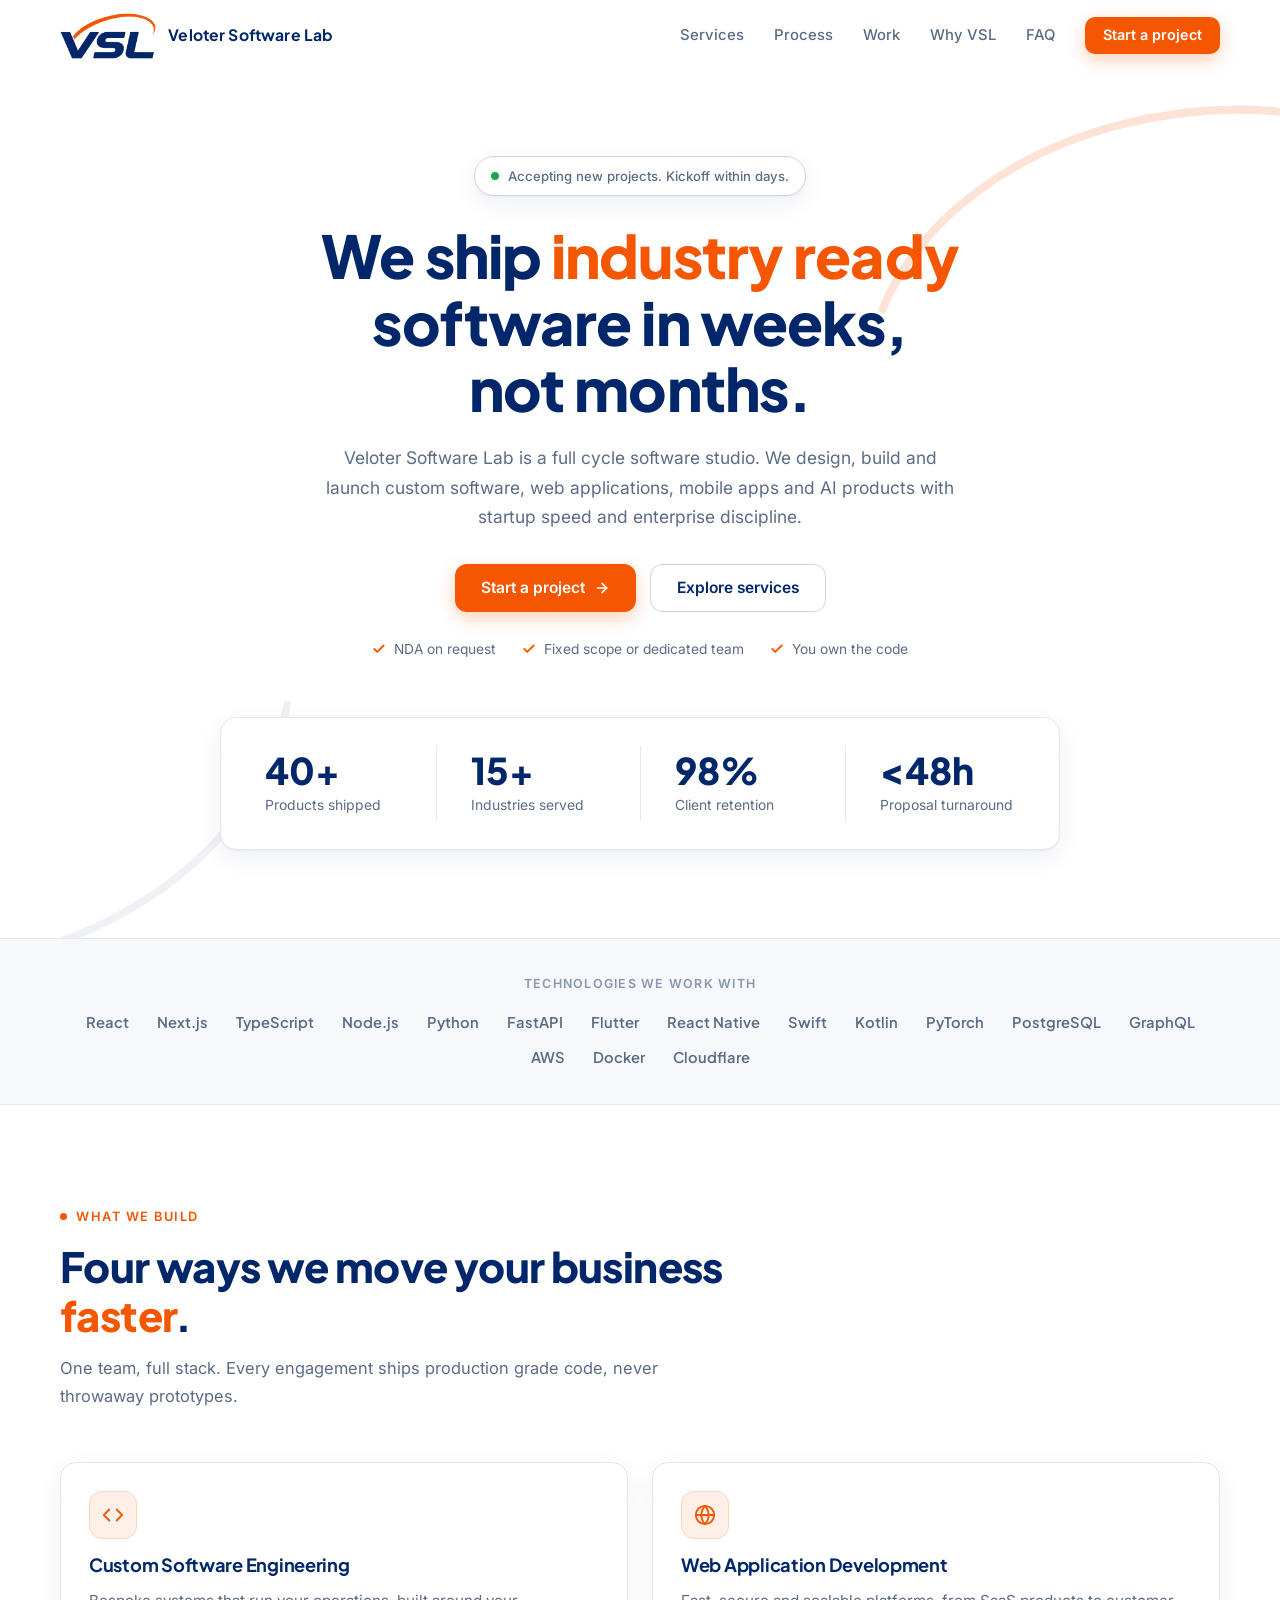
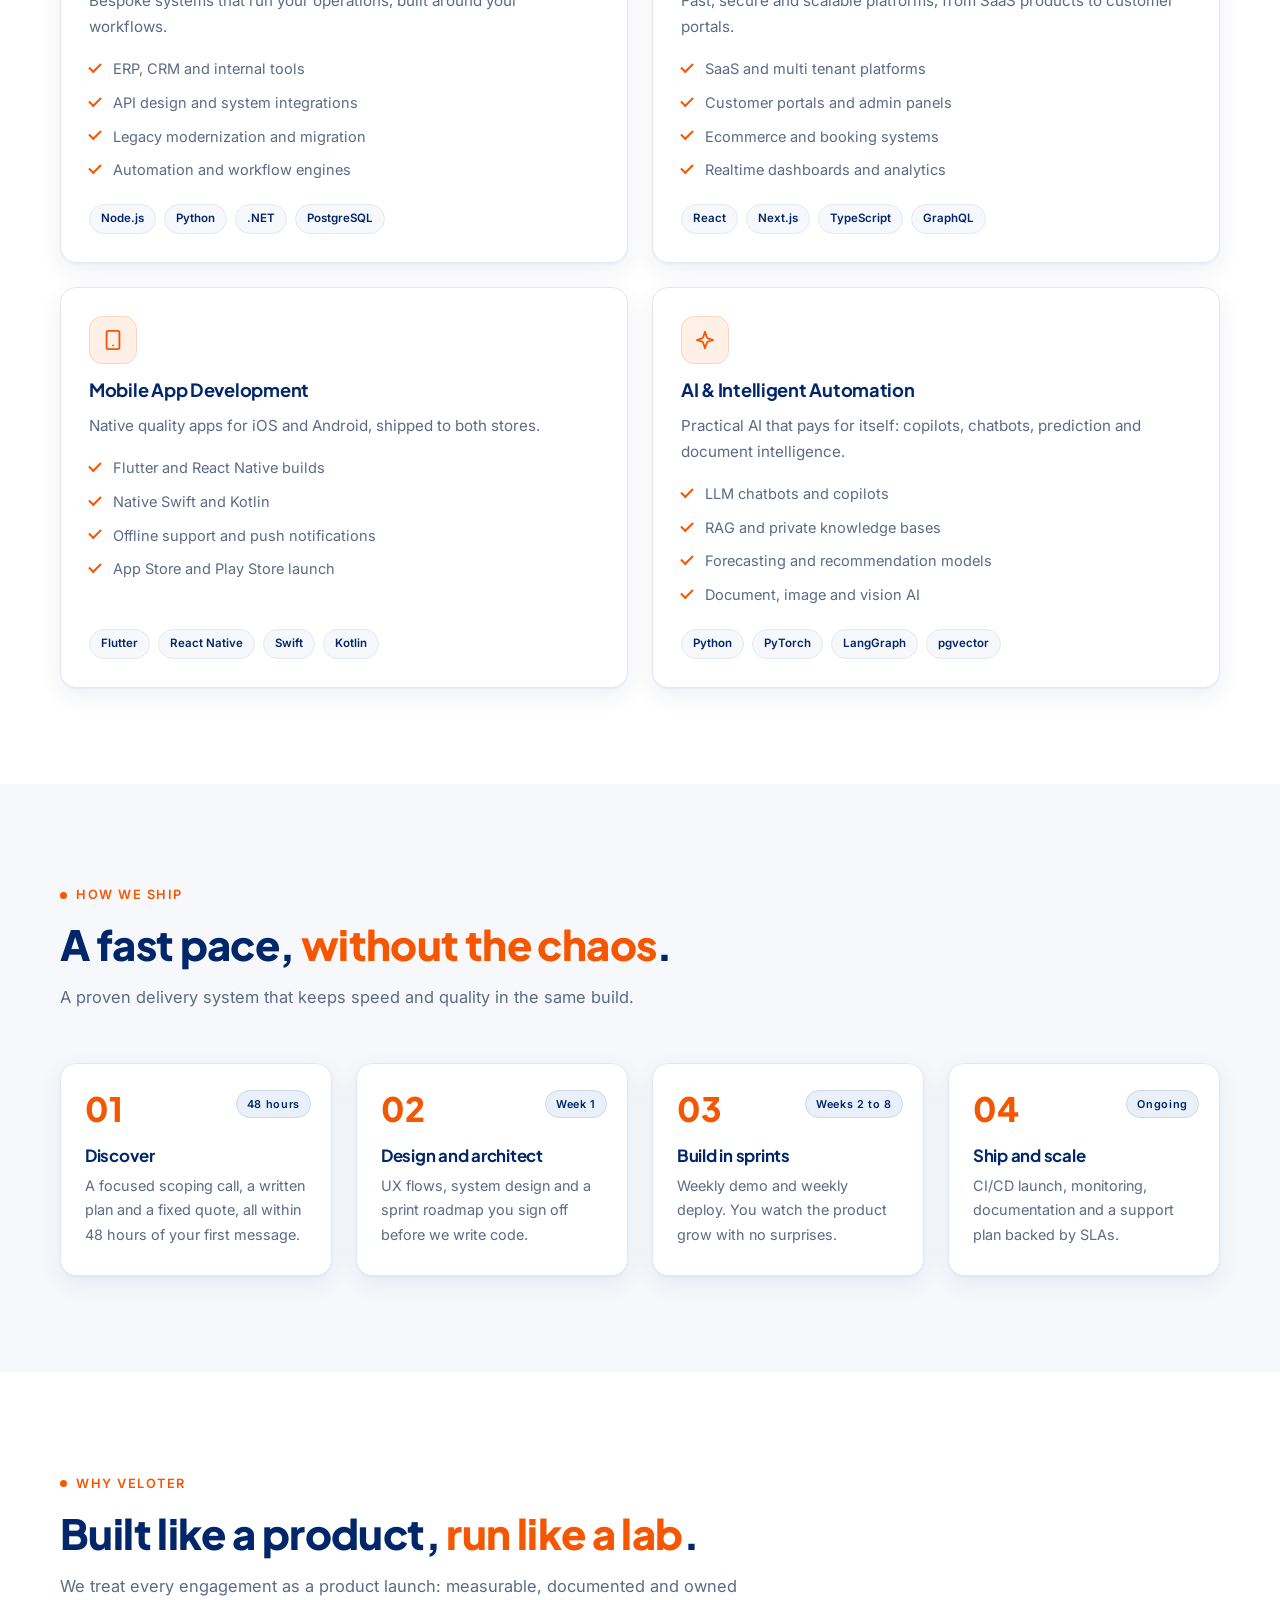
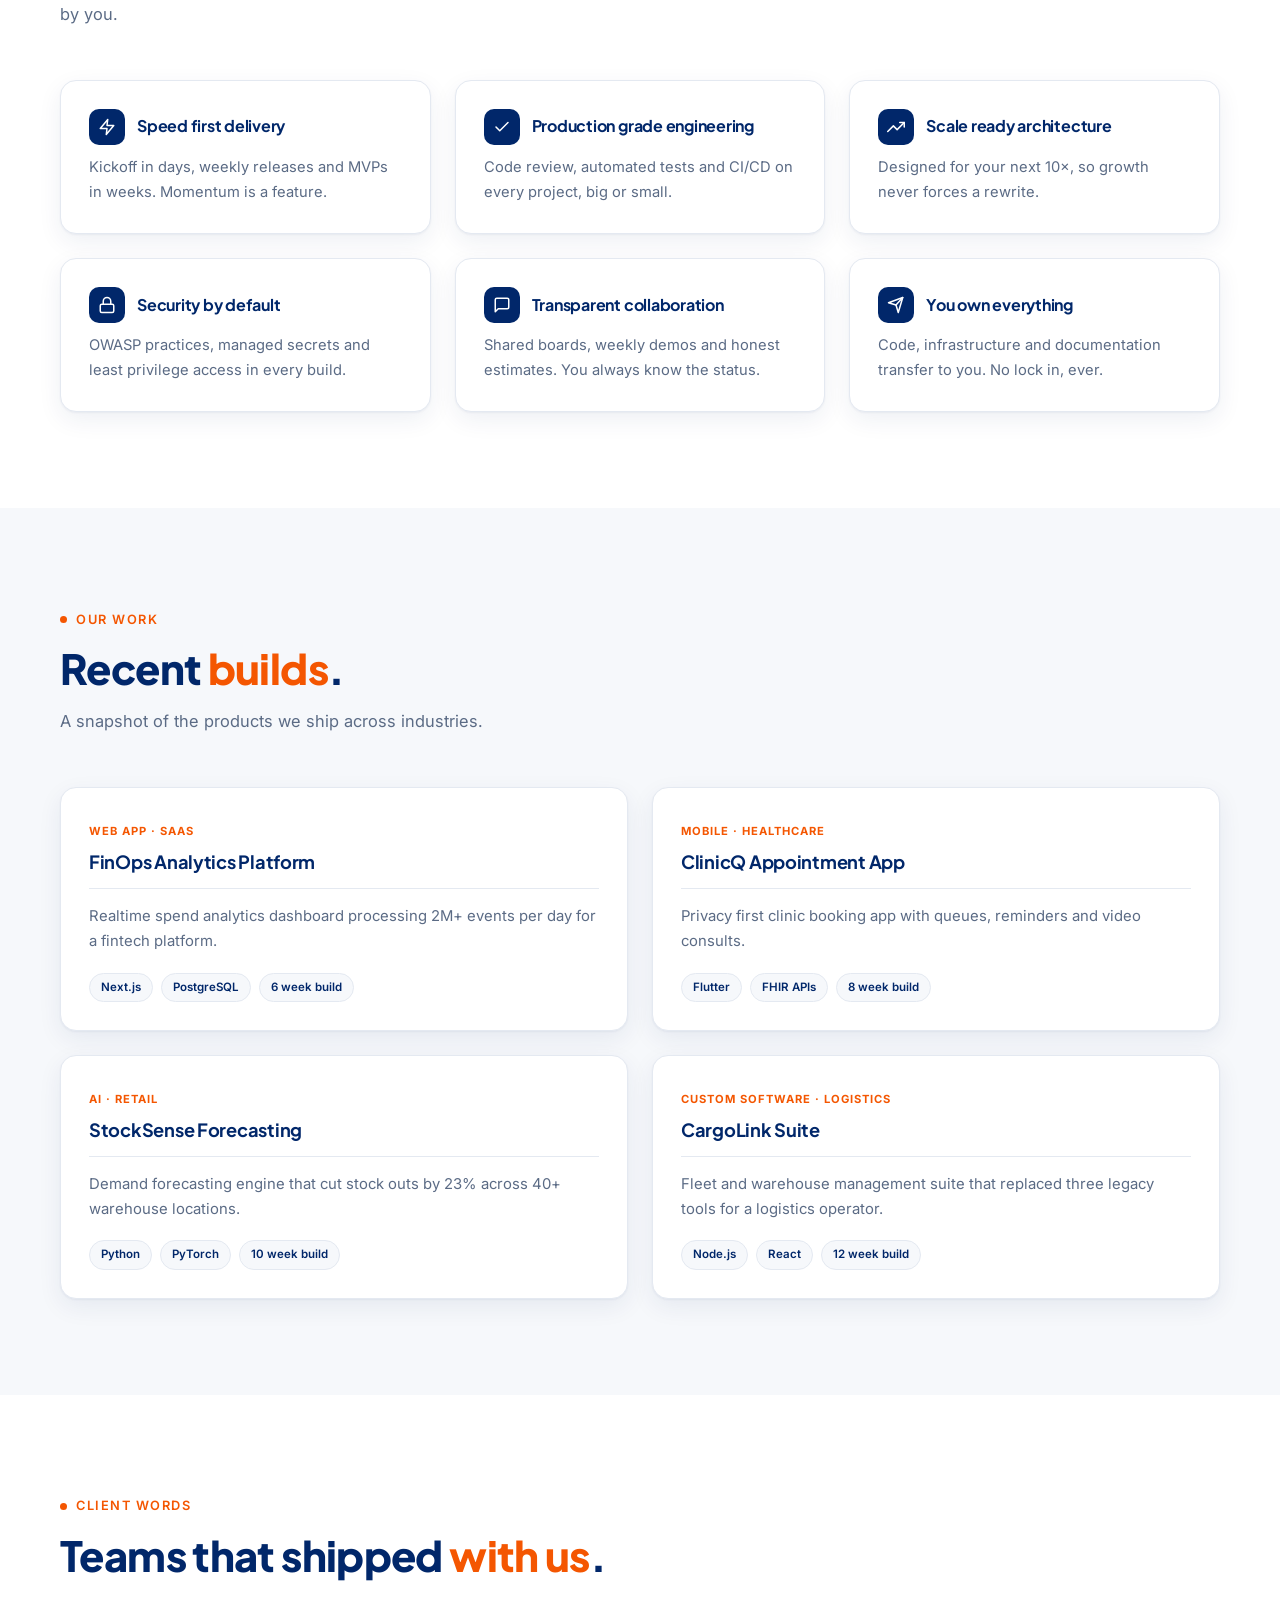
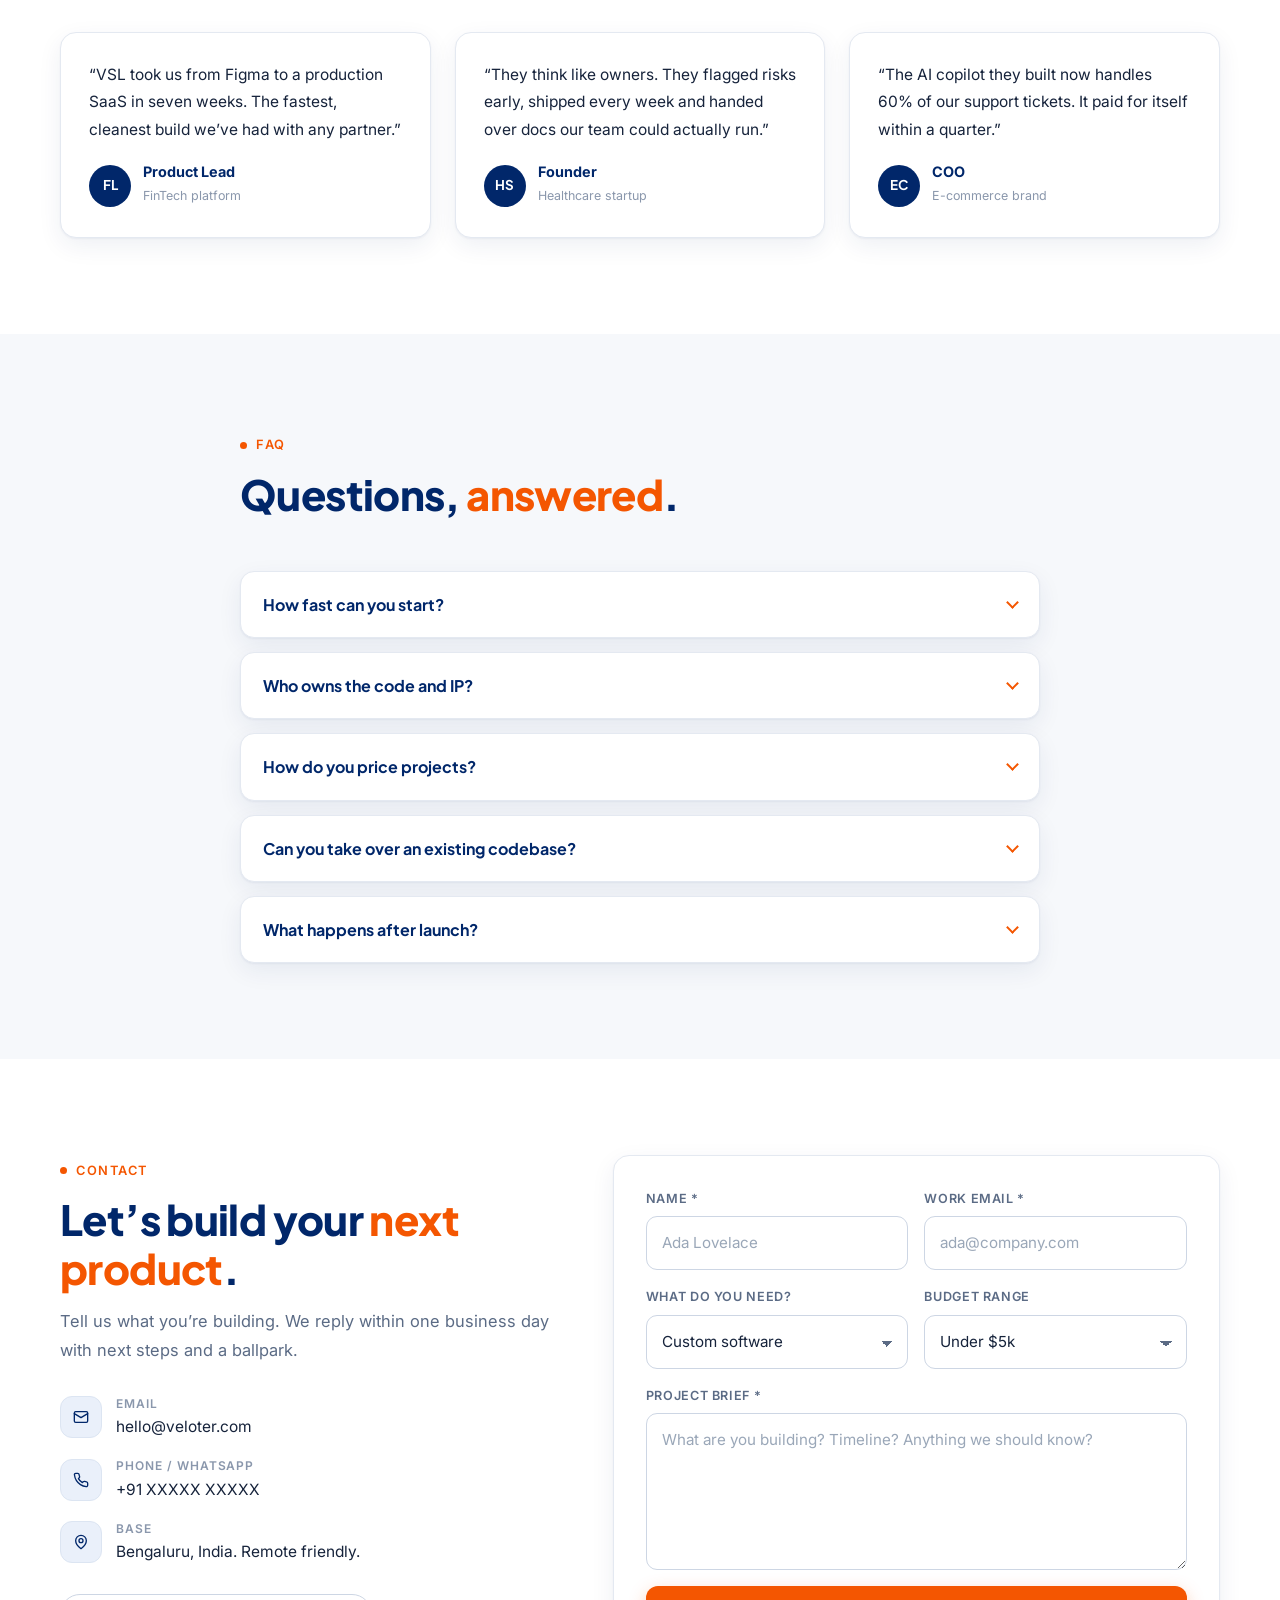
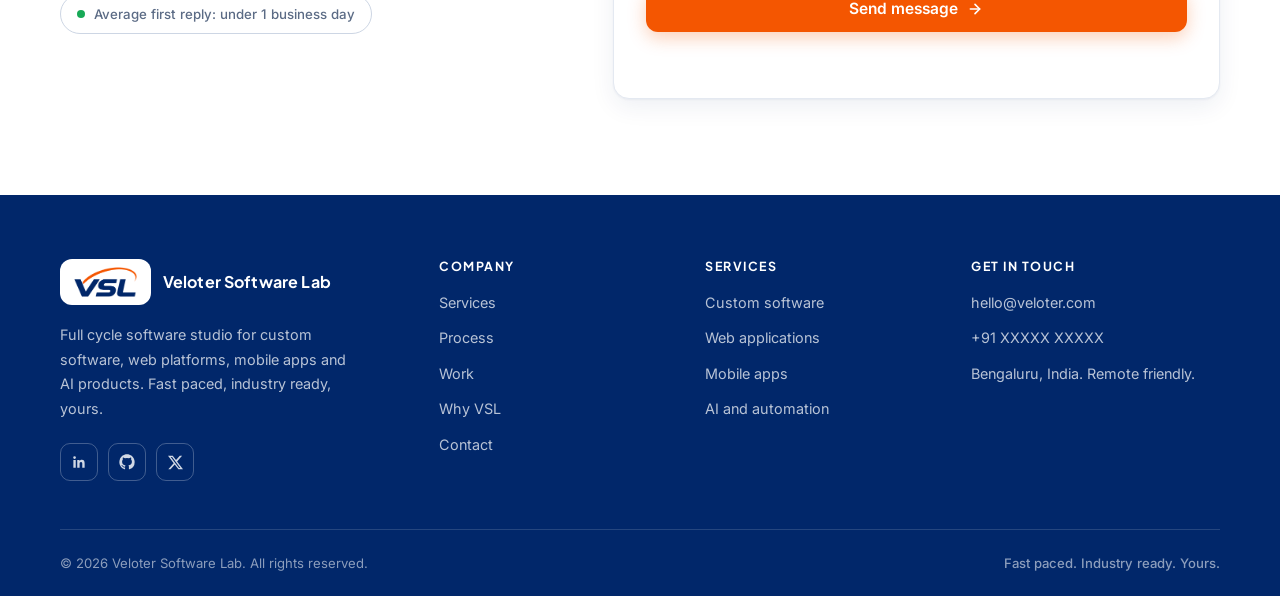
==== index.html @ 26a447f5 "Initial commit: Veloter Software Lab website" ====
<!DOCTYPE html>
<html lang="en">
<head>
  <meta charset="UTF-8" />
  <meta name="viewport" content="width=device-width, initial-scale=1.0" />
  <title>Veloter Software Lab · Software, Web, Mobile &amp; AI Development</title>
  <meta name="description" content="Veloter Software Lab (VSL) is a full cycle software studio building custom software, web applications, mobile apps and AI products. Fast paced and industry ready." />
  <meta name="keywords" content="software development, web application development, mobile app development, AI development, custom software, SaaS, Veloter Software Lab" />
  <meta name="theme-color" content="#FFFFFF" />
  <!-- EDIT: replace with your real domain after deploying -->
  <link rel="canonical" href="https://veloter.com/" />
  <!-- Open Graph -->
  <meta property="og:type" content="website" />
  <meta property="og:site_name" content="Veloter Software Lab" />
  <meta property="og:title" content="Veloter Software Lab · Software, Web, Mobile &amp; AI Development" />
  <meta property="og:description" content="Custom software, web applications, mobile apps and AI products. Shipped fast, built to scale." />
  <meta property="og:url" content="https://veloter.com/" />
  <meta property="og:image" content="https://veloter.com/assets/og.png" />
  <!-- Twitter -->
  <meta name="twitter:card" content="summary_large_image" />
  <meta name="twitter:title" content="Veloter Software Lab · Software, Web, Mobile &amp; AI Development" />
  <meta name="twitter:description" content="Custom software, web applications, mobile apps and AI products. Shipped fast, built to scale." />
  <meta name="twitter:image" content="https://veloter.com/assets/og.png" />
  <link rel="icon" type="image/svg+xml" href="assets/favicon.svg" />
  <!-- Fonts -->
  <link rel="preconnect" href="https://fonts.googleapis.com" />
  <link rel="preconnect" href="https://fonts.gstatic.com" crossorigin />
  <link href="https://fonts.googleapis.com/css2?family=Plus+Jakarta+Sans:wght@500;600;700;800&family=Inter:wght@400;500;600&display=swap" rel="stylesheet" />
  <link rel="stylesheet" href="css/style.css" />
  <script type="application/ld+json">
  {
    "@context": "https://schema.org",
    "@type": "Organization",
    "name": "Veloter Software Lab",
    "alternateName": "VSL",
    "url": "https://veloter.com/",
    "email": "hello@veloter.com",
    "description": "Full cycle software studio building custom software, web applications, mobile apps and AI products.",
    "knowsAbout": ["Custom Software Development", "Web Application Development", "Mobile App Development", "AI Solutions"]
  }
  </script>
</head>
<body>
  <a class="skip-link" href="#home">Skip to content</a>

  <!-- ================= HEADER ================= -->
  <header class="site-header" id="siteHeader">
    <div class="container header-inner">
      <a href="#home" class="brand" aria-label="Veloter Software Lab, back to top">
        <img src="assets/logo.png" alt="VSL logo" class="brand-logo" width="96" height="46" />
        <span class="brand-text">Veloter Software Lab</span>
      </a>

      <nav class="site-nav" id="siteNav" aria-label="Primary">
        <a href="#services">Services</a>
        <a href="#process">Process</a>
        <a href="#work">Work</a>
        <a href="#why">Why VSL</a>
        <a href="#faq">FAQ</a>
        <a href="#contact" class="btn btn-primary btn-sm nav-cta">Start a project</a>
      </nav>

      <button class="nav-toggle" id="navToggle" aria-expanded="false" aria-controls="siteNav" aria-label="Toggle menu">
        <span></span><span></span><span></span>
      </button>
    </div>
  </header>

  <main>
    <!-- ================= HERO ================= -->
    <section class="hero" id="home">
      <div class="hero-bg" aria-hidden="true">
        <svg class="arc arc-orange" viewBox="0 0 700 260" fill="none" preserveAspectRatio="none">
          <path d="M8 250 C 140 30, 520 10, 690 150" stroke="#F45601" stroke-width="10" stroke-linecap="round"/>
        </svg>
        <svg class="arc arc-navy" viewBox="0 0 700 260" fill="none" preserveAspectRatio="none">
          <path d="M8 250 C 140 30, 520 10, 690 150" stroke="#01276A" stroke-width="10" stroke-linecap="round"/>
        </svg>
      </div>

      <div class="container hero-inner">
        <p class="hero-chip"><span class="pulse-dot" aria-hidden="true"></span> Accepting new projects. Kickoff within days.</p>
        <h1>We ship <span class="accent-word">industry ready</span> software in weeks, not&nbsp;months.</h1>
        <p class="hero-sub">Veloter Software Lab is a full cycle software studio. We design, build and launch custom software, web applications, mobile apps and AI products with startup speed and enterprise discipline.</p>

        <div class="hero-cta">
          <a href="#contact" class="btn btn-primary">Start a project
            <svg width="16" height="16" viewBox="0 0 24 24" fill="none" stroke="currentColor" stroke-width="2.4" stroke-linecap="round" stroke-linejoin="round" aria-hidden="true"><path d="M5 12h14"/><path d="m12 5 7 7-7 7"/></svg>
          </a>
          <a href="#services" class="btn btn-ghost">Explore services</a>
        </div>

        <ul class="hero-trust">
          <li><svg width="14" height="14" viewBox="0 0 24 24" fill="none" stroke="currentColor" stroke-width="3.2" stroke-linecap="round" stroke-linejoin="round" aria-hidden="true"><polyline points="20 6 9 17 4 12"/></svg> NDA on request</li>
          <li><svg width="14" height="14" viewBox="0 0 24 24" fill="none" stroke="currentColor" stroke-width="3.2" stroke-linecap="round" stroke-linejoin="round" aria-hidden="true"><polyline points="20 6 9 17 4 12"/></svg> Fixed scope or dedicated team</li>
          <li><svg width="14" height="14" viewBox="0 0 24 24" fill="none" stroke="currentColor" stroke-width="3.2" stroke-linecap="round" stroke-linejoin="round" aria-hidden="true"><polyline points="20 6 9 17 4 12"/></svg> You own the code</li>
        </ul>

        <dl class="stats">
          <div class="stat"><dt data-count="40" data-suffix="+">0</dt><dd>Products shipped</dd></div>
          <div class="stat"><dt data-count="15" data-suffix="+">0</dt><dd>Industries served</dd></div>
          <div class="stat"><dt data-count="98" data-suffix="%">0</dt><dd>Client retention</dd></div>
          <div class="stat"><dt data-count="48" data-prefix="&lt;" data-suffix="h">0</dt><dd>Proposal turnaround</dd></div>
        </dl>
      </div>
    </section>

    <!-- ================= TECH STRIP ================= -->
    <section class="tech-strip" aria-label="Technologies we work with">
      <div class="container">
        <p class="tech-label">Technologies we work with</p>
        <ul class="tech-row">
          <li>React</li><li>Next.js</li><li>TypeScript</li><li>Node.js</li><li>Python</li><li>FastAPI</li><li>Flutter</li><li>React Native</li><li>Swift</li><li>Kotlin</li><li>PyTorch</li><li>PostgreSQL</li><li>GraphQL</li><li>AWS</li><li>Docker</li><li>Cloudflare</li>
        </ul>
      </div>
    </section>

    <!-- ================= SERVICES ================= -->
    <section class="section" id="services">
      <div class="container">
        <header class="section-head reveal">
          <p class="section-label"><span class="label-dot" aria-hidden="true"></span> What we build</p>
          <h2>Four ways we move your business <span class="accent-word">faster</span>.</h2>
          <p class="section-sub">One team, full stack. Every engagement ships production grade code, never throwaway prototypes.</p>
        </header>

        <div class="services-grid">
          <article class="card service-card reveal">
            <div class="icon-tile" aria-hidden="true">
              <svg width="22" height="22" viewBox="0 0 24 24" fill="none" stroke="currentColor" stroke-width="2" stroke-linecap="round" stroke-linejoin="round"><polyline points="16 18 22 12 16 6"/><polyline points="8 6 2 12 8 18"/></svg>
            </div>
            <h3>Custom Software Engineering</h3>
            <p>Bespoke systems that run your operations, built around your workflows.</p>
            <ul class="ticks">
              <li>ERP, CRM and internal tools</li>
              <li>API design and system integrations</li>
              <li>Legacy modernization and migration</li>
              <li>Automation and workflow engines</li>
            </ul>
            <div class="stack-chips"><span>Node.js</span><span>Python</span><span>.NET</span><span>PostgreSQL</span></div>
          </article>

          <article class="card service-card reveal">
            <div class="icon-tile" aria-hidden="true">
              <svg width="22" height="22" viewBox="0 0 24 24" fill="none" stroke="currentColor" stroke-width="2" stroke-linecap="round" stroke-linejoin="round"><circle cx="12" cy="12" r="10"/><path d="M2 12h20"/><path d="M12 2a15.3 15.3 0 0 1 4 10 15.3 15.3 0 0 1-4 10 15.3 15.3 0 0 1-4-10 15.3 15.3 0 0 1 4-10z"/></svg>
            </div>
            <h3>Web Application Development</h3>
            <p>Fast, secure and scalable platforms, from SaaS products to customer portals.</p>
            <ul class="ticks">
              <li>SaaS and multi tenant platforms</li>
              <li>Customer portals and admin panels</li>
              <li>Ecommerce and booking systems</li>
              <li>Realtime dashboards and analytics</li>
            </ul>
            <div class="stack-chips"><span>React</span><span>Next.js</span><span>TypeScript</span><span>GraphQL</span></div>
          </article>

          <article class="card service-card reveal">
            <div class="icon-tile" aria-hidden="true">
              <svg width="22" height="22" viewBox="0 0 24 24" fill="none" stroke="currentColor" stroke-width="2" stroke-linecap="round" stroke-linejoin="round"><rect x="5" y="2" width="14" height="20" rx="2"/><path d="M12 18h.01"/></svg>
            </div>
            <h3>Mobile App Development</h3>
            <p>Native quality apps for iOS and Android, shipped to both stores.</p>
            <ul class="ticks">
              <li>Flutter and React Native builds</li>
              <li>Native Swift and Kotlin</li>
              <li>Offline support and push notifications</li>
              <li>App Store and Play Store launch</li>
            </ul>
            <div class="stack-chips"><span>Flutter</span><span>React Native</span><span>Swift</span><span>Kotlin</span></div>
          </article>

          <article class="card service-card reveal">
            <div class="icon-tile" aria-hidden="true">
              <svg width="22" height="22" viewBox="0 0 24 24" fill="none" stroke="currentColor" stroke-width="2" stroke-linecap="round" stroke-linejoin="round"><path d="m12 3-1.9 5.8a2 2 0 0 1-1.3 1.3L3 12l5.8 1.9a2 2 0 0 1 1.3 1.3L12 21l1.9-5.8a2 2 0 0 1 1.3-1.3L21 12l-5.8-1.9a2 2 0 0 1-1.3-1.3Z"/></svg>
            </div>
            <h3>AI &amp; Intelligent Automation</h3>
            <p>Practical AI that pays for itself: copilots, chatbots, prediction and document intelligence.</p>
            <ul class="ticks">
              <li>LLM chatbots and copilots</li>
              <li>RAG and private knowledge bases</li>
              <li>Forecasting and recommendation models</li>
              <li>Document, image and vision AI</li>
            </ul>
            <div class="stack-chips"><span>Python</span><span>PyTorch</span><span>LangGraph</span><span>pgvector</span></div>
          </article>
        </div>
      </div>
    </section>

    <!-- ================= PROCESS ================= -->
    <section class="section section-alt" id="process">
      <div class="container">
        <header class="section-head reveal">
          <p class="section-label"><span class="label-dot" aria-hidden="true"></span> How we ship</p>
          <h2>A fast pace, <span class="accent-word">without the chaos</span>.</h2>
          <p class="section-sub">A proven delivery system that keeps speed and quality in the same build.</p>
        </header>

        <ol class="process-grid">
          <li class="process-step reveal">
            <span class="step-num">01</span>
            <span class="step-tag">48 hours</span>
            <h3>Discover</h3>
            <p>A focused scoping call, a written plan and a fixed quote, all within 48 hours of your first message.</p>
          </li>
          <li class="process-step reveal">
            <span class="step-num">02</span>
            <span class="step-tag">Week 1</span>
            <h3>Design and architect</h3>
            <p>UX flows, system design and a sprint roadmap you sign off before we write code.</p>
          </li>
          <li class="process-step reveal">
            <span class="step-num">03</span>
            <span class="step-tag">Weeks 2 to 8</span>
            <h3>Build in sprints</h3>
            <p>Weekly demo and weekly deploy. You watch the product grow with no surprises.</p>
          </li>
          <li class="process-step reveal">
            <span class="step-num">04</span>
            <span class="step-tag">Ongoing</span>
            <h3>Ship and scale</h3>
            <p>CI/CD launch, monitoring, documentation and a support plan backed by SLAs.</p>
          </li>
        </ol>
      </div>
    </section>

    <!-- ================= WHY VSL ================= -->
    <section class="section" id="why">
      <div class="container">
        <header class="section-head reveal">
          <p class="section-label"><span class="label-dot" aria-hidden="true"></span> Why Veloter</p>
          <h2>Built like a product, <span class="accent-word">run like a lab</span>.</h2>
          <p class="section-sub">We treat every engagement as a product launch: measurable, documented and owned by you.</p>
        </header>

        <div class="why-grid">
          <div class="card why-card reveal">
            <h3><span class="why-icon" aria-hidden="true"><svg width="18" height="18" viewBox="0 0 24 24" fill="none" stroke="currentColor" stroke-width="2" stroke-linecap="round" stroke-linejoin="round"><path d="M13 2 3 14h9l-1 8 10-12h-9l1-8z"/></svg></span> Speed first delivery</h3>
            <p>Kickoff in days, weekly releases and MVPs in weeks. Momentum is a feature.</p>
          </div>
          <div class="card why-card reveal">
            <h3><span class="why-icon" aria-hidden="true"><svg width="18" height="18" viewBox="0 0 24 24" fill="none" stroke="currentColor" stroke-width="2" stroke-linecap="round" stroke-linejoin="round"><path d="M20 6 9 17l-5-5"/></svg></span> Production grade engineering</h3>
            <p>Code review, automated tests and CI/CD on every project, big or small.</p>
          </div>
          <div class="card why-card reveal">
            <h3><span class="why-icon" aria-hidden="true"><svg width="18" height="18" viewBox="0 0 24 24" fill="none" stroke="currentColor" stroke-width="2" stroke-linecap="round" stroke-linejoin="round"><polyline points="23 6 13.5 15.5 8.5 10.5 1 18"/><polyline points="17 6 23 6 23 12"/></svg></span> Scale ready architecture</h3>
            <p>Designed for your next 10×, so growth never forces a rewrite.</p>
          </div>
          <div class="card why-card reveal">
            <h3><span class="why-icon" aria-hidden="true"><svg width="18" height="18" viewBox="0 0 24 24" fill="none" stroke="currentColor" stroke-width="2" stroke-linecap="round" stroke-linejoin="round"><rect x="3" y="11" width="18" height="11" rx="2"/><path d="M7 11V7a5 5 0 0 1 10 0v4"/></svg></span> Security by default</h3>
            <p>OWASP practices, managed secrets and least privilege access in every build.</p>
          </div>
          <div class="card why-card reveal">
            <h3><span class="why-icon" aria-hidden="true"><svg width="18" height="18" viewBox="0 0 24 24" fill="none" stroke="currentColor" stroke-width="2" stroke-linecap="round" stroke-linejoin="round"><path d="M21 15a2 2 0 0 1-2 2H7l-4 4V5a2 2 0 0 1 2-2h14a2 2 0 0 1 2 2z"/></svg></span> Transparent collaboration</h3>
            <p>Shared boards, weekly demos and honest estimates. You always know the status.</p>
          </div>
          <div class="card why-card reveal">
            <h3><span class="why-icon" aria-hidden="true"><svg width="18" height="18" viewBox="0 0 24 24" fill="none" stroke="currentColor" stroke-width="2" stroke-linecap="round" stroke-linejoin="round"><path d="M21 2 12 12"/><path d="M21 2 15 22l-3-10-10-3z"/></svg></span> You own everything</h3>
            <p>Code, infrastructure and documentation transfer to you. No lock in, ever.</p>
          </div>
        </div>
      </div>
    </section>

    <!-- ================= WORK ================= -->
    <section class="section section-alt" id="work">
      <div class="container">
        <header class="section-head reveal">
          <p class="section-label"><span class="label-dot" aria-hidden="true"></span> Our work</p>
          <h2>Recent <span class="accent-word">builds</span>.</h2>
          <p class="section-sub">A snapshot of the products we ship across industries.</p>
        </header>

        <div class="work-grid">
          <article class="card work-card reveal">
            <div class="work-top">
              <span class="work-kind">Web app · SaaS</span>
              <h3>FinOps Analytics Platform</h3>
            </div>
            <p>Realtime spend analytics dashboard processing 2M+ events per day for a fintech platform.</p>
            <div class="work-meta"><span>Next.js</span><span>PostgreSQL</span><span>6 week build</span></div>
          </article>

          <article class="card work-card reveal">
            <div class="work-top">
              <span class="work-kind">Mobile · Healthcare</span>
              <h3>ClinicQ Appointment App</h3>
            </div>
            <p>Privacy first clinic booking app with queues, reminders and video consults.</p>
            <div class="work-meta"><span>Flutter</span><span>FHIR APIs</span><span>8 week build</span></div>
          </article>

          <article class="card work-card reveal">
            <div class="work-top">
              <span class="work-kind">AI · Retail</span>
              <h3>StockSense Forecasting</h3>
            </div>
            <p>Demand forecasting engine that cut stock outs by 23% across 40+ warehouse locations.</p>
            <div class="work-meta"><span>Python</span><span>PyTorch</span><span>10 week build</span></div>
          </article>

          <article class="card work-card reveal">
            <div class="work-top">
              <span class="work-kind">Custom software · Logistics</span>
              <h3>CargoLink Suite</h3>
            </div>
            <p>Fleet and warehouse management suite that replaced three legacy tools for a logistics operator.</p>
            <div class="work-meta"><span>Node.js</span><span>React</span><span>12 week build</span></div>
          </article>
        </div>
      </div>
    </section>

    <!-- ================= TESTIMONIALS ================= -->
    <section class="section" id="testimonials">
      <div class="container">
        <header class="section-head reveal">
          <p class="section-label"><span class="label-dot" aria-hidden="true"></span> Client words</p>
          <h2>Teams that shipped <span class="accent-word">with us</span>.</h2>
        </header>

        <div class="quotes-grid">
          <figure class="card quote-card reveal">
            <blockquote>“VSL took us from Figma to a production SaaS in seven weeks. The fastest, cleanest build we’ve had with any partner.”</blockquote>
            <figcaption><span class="quote-avatar" aria-hidden="true">FL</span><span><strong>Product Lead</strong><small>FinTech platform</small></span></figcaption>
          </figure>
          <figure class="card quote-card reveal">
            <blockquote>“They think like owners. They flagged risks early, shipped every week and handed over docs our team could actually run.”</blockquote>
            <figcaption><span class="quote-avatar" aria-hidden="true">HS</span><span><strong>Founder</strong><small>Healthcare startup</small></span></figcaption>
          </figure>
          <figure class="card quote-card reveal">
            <blockquote>“The AI copilot they built now handles 60% of our support tickets. It paid for itself within a quarter.”</blockquote>
            <figcaption><span class="quote-avatar" aria-hidden="true">EC</span><span><strong>COO</strong><small>E-commerce brand</small></span></figcaption>
          </figure>
        </div>
      </div>
    </section>

    <!-- ================= FAQ ================= -->
    <section class="section section-alt" id="faq">
      <div class="container container-narrow">
        <header class="section-head reveal">
          <p class="section-label"><span class="label-dot" aria-hidden="true"></span> FAQ</p>
          <h2>Questions, <span class="accent-word">answered</span>.</h2>
        </header>

        <div class="faq-list reveal">
          <details class="faq-item">
            <summary>How fast can you start?<span class="faq-chevron" aria-hidden="true"></span></summary>
            <p>Scoping call within 48 hours of your message, a fixed scope proposal in the same 48 hours, and kickoff typically inside a week.</p>
          </details>
          <details class="faq-item">
            <summary>Who owns the code and IP?<span class="faq-chevron" aria-hidden="true"></span></summary>
            <p>You do, 100%. Repositories, infrastructure and documentation are transferred to you on completion. No vendor lock in, ever.</p>
          </details>
          <details class="faq-item">
            <summary>How do you price projects?<span class="faq-chevron" aria-hidden="true"></span></summary>
            <p>Two models: fixed scope packages with a fixed quote, or a dedicated squad billed monthly. You always know the number before we start.</p>
          </details>
          <details class="faq-item">
            <summary>Can you take over an existing codebase?<span class="faq-chevron" aria-hidden="true"></span></summary>
            <p>Yes. We start with a free audit, stabilize what exists, then ship. We regularly rescue stalled or legacy projects.</p>
          </details>
          <details class="faq-item">
            <summary>What happens after launch?<span class="faq-chevron" aria-hidden="true"></span></summary>
            <p>Support plans backed by SLAs cover monitoring, bug fixes, security patches and a monthly improvement budget.</p>
          </details>
        </div>
      </div>
    </section>

    <!-- ================= CONTACT ================= -->
    <section class="section" id="contact">
      <div class="container contact-inner">
        <div class="contact-copy reveal">
          <p class="section-label"><span class="label-dot" aria-hidden="true"></span> Contact</p>
          <h2>Let’s build your <span class="accent-word">next product</span>.</h2>
          <p class="section-sub">Tell us what you’re building. We reply within one business day with next steps and a ballpark.</p>

          <ul class="contact-rows">
            <!-- EDIT: replace with your real contact details -->
            <li>
              <span class="contact-ic" aria-hidden="true"><svg width="16" height="16" viewBox="0 0 24 24" fill="none" stroke="currentColor" stroke-width="2" stroke-linecap="round" stroke-linejoin="round"><rect x="2" y="4" width="20" height="16" rx="2"/><path d="m22 7-10 6L2 7"/></svg></span>
              <span><strong>Email</strong><a href="mailto:hello@veloter.com">hello@veloter.com</a></span>
            </li>
            <li>
              <span class="contact-ic" aria-hidden="true"><svg width="16" height="16" viewBox="0 0 24 24" fill="none" stroke="currentColor" stroke-width="2" stroke-linecap="round" stroke-linejoin="round"><path d="M22 16.92v3a2 2 0 0 1-2.18 2 19.79 19.79 0 0 1-8.63-3.07 19.5 19.5 0 0 1-6-6 19.79 19.79 0 0 1-3.07-8.67A2 2 0 0 1 4.11 2h3a2 2 0 0 1 2 1.72c.13.96.36 1.9.7 2.81a2 2 0 0 1-.45 2.11L8.09 9.91a16 16 0 0 0 6 6l1.27-1.27a2 2 0 0 1 2.11-.45c.91.34 1.85.57 2.81.7A2 2 0 0 1 22 16.92z"/></svg></span>
              <span><strong>Phone / WhatsApp</strong><a href="tel:+910000000000">+91 XXXXX XXXXX</a></span>
            </li>
            <li>
              <span class="contact-ic" aria-hidden="true"><svg width="16" height="16" viewBox="0 0 24 24" fill="none" stroke="currentColor" stroke-width="2" stroke-linecap="round" stroke-linejoin="round"><path d="M20 10c0 6-8 12-8 12s-8-6-8-12a8 8 0 0 1 16 0Z"/><circle cx="12" cy="10" r="3"/></svg></span>
              <span><strong>Base</strong><span>Bengaluru, India. Remote friendly.</span></span>
            </li>
          </ul>

          <p class="reply-badge"><span class="pulse-dot" aria-hidden="true"></span> Average first reply: under 1 business day</p>
        </div>

        <div class="card contact-form-wrap reveal">
          <!-- EDIT: wire to Formspree / Web3Forms for serverless form handling, see DEPLOY.md.
               Until wired, the form opens the visitor's email client with the message prefilled. -->
          <form id="contactForm" novalidate>
            <div class="form-row">
              <div class="field">
                <label for="cf-name">Name *</label>
                <input id="cf-name" name="name" type="text" placeholder="Ada Lovelace" required autocomplete="name" />
              </div>
              <div class="field">
                <label for="cf-email">Work email *</label>
                <input id="cf-email" name="email" type="email" placeholder="ada@company.com" required autocomplete="email" />
              </div>
            </div>
            <div class="form-row">
              <div class="field">
                <label for="cf-service">What do you need?</label>
                <select id="cf-service" name="service">
                  <option>Custom software</option>
                  <option>Web application</option>
                  <option>Mobile app</option>
                  <option>AI solution</option>
                  <option>Not sure yet</option>
                </select>
              </div>
              <div class="field">
                <label for="cf-budget">Budget range</label>
                <select id="cf-budget" name="budget">
                  <option>Under $5k</option>
                  <option>$5k to $15k</option>
                  <option>$15k to $50k</option>
                  <option>$50k+</option>
                  <option>Let’s discuss</option>
                </select>
              </div>
            </div>
            <div class="field">
              <label for="cf-message">Project brief *</label>
              <textarea id="cf-message" name="message" rows="5" placeholder="What are you building? Timeline? Anything we should know?" required></textarea>
            </div>
            <button type="submit" class="btn btn-primary btn-block" id="cfSubmit">Send message
              <svg width="16" height="16" viewBox="0 0 24 24" fill="none" stroke="currentColor" stroke-width="2.4" stroke-linecap="round" stroke-linejoin="round" aria-hidden="true"><path d="M5 12h14"/><path d="m12 5 7 7-7 7"/></svg>
            </button>
            <p class="form-note" id="formNote" role="status" aria-live="polite"></p>
          </form>
        </div>
      </div>
    </section>
  </main>

  <!-- ================= FOOTER ================= -->
  <footer class="site-footer">
    <div class="container footer-grid">
      <div class="footer-brand">
        <a href="#home" class="brand brand-invert" aria-label="Veloter Software Lab, back to top">
          <span class="footer-logo-chip"><img src="assets/logo.png" alt="VSL logo" width="64" height="31" /></span>
          <span class="brand-text brand-text-invert">Veloter Software Lab</span>
        </a>
        <p class="footer-blurb">Full cycle software studio for custom software, web platforms, mobile apps and AI products. Fast paced, industry ready, yours.</p>
        <div class="socials">
          <!-- EDIT: add your real profile URLs -->
          <a href="#" aria-label="LinkedIn"><svg width="16" height="16" viewBox="0 0 24 24" fill="currentColor" aria-hidden="true"><path d="M20.45 20.45h-3.55v-5.57c0-1.33-.03-3.04-1.85-3.04-1.86 0-2.14 1.45-2.14 2.94v5.67H9.36V9h3.41v1.56h.05c.47-.9 1.63-1.85 3.36-1.85 3.6 0 4.27 2.37 4.27 5.46v6.28zM5.34 7.43a2.06 2.06 0 1 1 0-4.12 2.06 2.06 0 0 1 0 4.12zM7.12 20.45H3.55V9h3.57v11.45z"/></svg></a>
          <a href="#" aria-label="GitHub"><svg width="16" height="16" viewBox="0 0 24 24" fill="currentColor" aria-hidden="true"><path d="M12 .5C5.65.5.5 5.65.5 12c0 5.08 3.29 9.39 7.86 10.91.58.11.79-.25.79-.55 0-.27-.01-1.17-.02-2.12-3.2.7-3.88-1.36-3.88-1.36-.52-1.33-1.28-1.68-1.28-1.68-1.04-.71.08-.7.08-.7 1.15.08 1.76 1.19 1.76 1.19 1.03 1.75 2.69 1.25 3.34.95.1-.74.4-1.25.72-1.53-2.55-.29-5.24-1.28-5.24-5.69 0-1.26.45-2.28 1.19-3.09-.12-.29-.52-1.46.11-3.05 0 0 .97-.31 3.17 1.18a11 11 0 0 1 5.78 0c2.2-1.49 3.16-1.18 3.16-1.18.63 1.59.24 2.76.12 3.05.74.81 1.19 1.83 1.19 3.09 0 4.42-2.7 5.39-5.26 5.68.41.35.77 1.05.77 2.12 0 1.53-.01 2.76-.01 3.14 0 .3.2.67.8.55A11.51 11.51 0 0 0 23.5 12C23.5 5.65 18.35.5 12 .5z"/></svg></a>
          <a href="#" aria-label="X (Twitter)"><svg width="15" height="15" viewBox="0 0 24 24" fill="currentColor" aria-hidden="true"><path d="M18.9 1.15h3.68l-8.04 9.19 9.46 12.51h-7.41l-5.8-7.58-6.64 7.58H.47l8.6-9.83L0 1.15h7.59l5.24 6.93 6.07-6.93zm-1.29 19.49h2.04L6.49 3.24H4.3l13.31 17.4z"/></svg></a>
        </div>
      </div>

      <nav class="footer-col" aria-label="Company">
        <h4>Company</h4>
        <a href="#services">Services</a>
        <a href="#process">Process</a>
        <a href="#work">Work</a>
        <a href="#why">Why VSL</a>
        <a href="#contact">Contact</a>
      </nav>

      <nav class="footer-col" aria-label="Services">
        <h4>Services</h4>
        <a href="#services">Custom software</a>
        <a href="#services">Web applications</a>
        <a href="#services">Mobile apps</a>
        <a href="#services">AI and automation</a>
      </nav>

      <div class="footer-col">
        <h4>Get in touch</h4>
        <a href="mailto:hello@veloter.com">hello@veloter.com</a>
        <a href="tel:+910000000000">+91 XXXXX XXXXX</a>
        <span>Bengaluru, India. Remote friendly.</span>
      </div>
    </div>

    <div class="container footer-bottom">
      <p>© <span id="year">2026</span> Veloter Software Lab. All rights reserved.</p>
      <p class="footer-tag">Fast paced. Industry ready. Yours.</p>
    </div>
  </footer>

  <script src="js/main.js" defer></script>
</body>
</html>
---- css/style.css ----
/* ============================================================
   VSL, Veloter Software Lab · style.css
   Light, clean corporate theme · brand navy #01276A · orange #F45601
   ============================================================ */

/* ---------- Design tokens ---------- */
:root {
  --bg: #FFFFFF;
  --bg-alt: #F6F8FB;
  --navy: #01276A;
  --navy-deep: #011C4F;
  --orange: #F45601;
  --orange-dark: #D94C00;
  --orange-soft: #FEF0E7;
  --navy-soft: #EAF0FA;
  --text: #16233B;
  --muted: #5B6B85;
  --dim: #8A97AC;
  --line: #E4E9F1;
  --line-strong: #CDD6E4;
  --radius: 16px;
  --header-h: 72px;
  --font-head: 'Plus Jakarta Sans', 'Inter', system-ui, sans-serif;
  --font-body: 'Inter', system-ui, -apple-system, 'Segoe UI', Roboto, sans-serif;
  --shadow-card: 0 1px 2px rgba(1, 39, 106, 0.05), 0 8px 24px rgba(1, 39, 106, 0.07);
  --shadow-pop: 0 16px 40px rgba(1, 39, 106, 0.14);
}

/* ---------- Reset & base ---------- */
*, *::before, *::after { margin: 0; padding: 0; box-sizing: border-box; }

html {
  scroll-behavior: smooth;
  scroll-padding-top: calc(var(--header-h) + 16px);
  -webkit-text-size-adjust: 100%;
}

body {
  background: var(--bg);
  color: var(--text);
  font-family: var(--font-body);
  font-size: 16px;
  line-height: 1.7;
  -webkit-font-smoothing: antialiased;
  overflow-x: hidden;
}

img, svg { display: block; }
a { color: inherit; text-decoration: none; }
ul, ol { list-style: none; }
button { font: inherit; cursor: pointer; background: none; border: 0; color: inherit; }
input, select, textarea { font: inherit; color: inherit; }

::selection { background: rgba(244, 86, 1, 0.18); color: var(--navy); }

:focus-visible {
  outline: 2px solid var(--orange);
  outline-offset: 3px;
  border-radius: 4px;
}

::-webkit-scrollbar { width: 10px; height: 10px; }
::-webkit-scrollbar-track { background: var(--bg-alt); }
::-webkit-scrollbar-thumb { background: #C3CEDC; border-radius: 8px; border: 2px solid var(--bg-alt); }
::-webkit-scrollbar-thumb:hover { background: #A9B7C9; }

.skip-link {
  position: absolute; left: 12px; top: -48px; z-index: 200;
  background: var(--orange); color: #fff; font-weight: 600;
  padding: 8px 16px; border-radius: 8px; transition: top .2s ease;
}
.skip-link:focus { top: 12px; }

/* ---------- Layout utilities ---------- */
.container { width: min(1160px, 100% - 3rem); margin-inline: auto; }
.container-narrow { width: min(800px, 100% - 3rem); margin-inline: auto; }

.section { padding: 96px 0; }
.section-alt { background: var(--bg-alt); }

.section-label {
  display: inline-flex; align-items: center; gap: 9px;
  font-size: 0.8rem; font-weight: 600;
  letter-spacing: 0.12em; text-transform: uppercase;
  color: var(--orange);
  margin-bottom: 14px;
}
.label-dot { width: 7px; height: 7px; border-radius: 50%; background: var(--orange); }

h1, h2, h3, h4 { font-family: var(--font-head); letter-spacing: -0.015em; line-height: 1.18; color: var(--navy); }

h2 { font-size: clamp(1.9rem, 3.6vw, 2.6rem); font-weight: 800; }
h3 { font-size: 1.14rem; font-weight: 700; }

.accent-word { color: var(--orange); }

.section-head { max-width: 680px; margin-bottom: 52px; }
.section-sub { color: var(--muted); margin-top: 14px; font-size: 1.03rem; }

/* ---------- Buttons ---------- */
.btn {
  display: inline-flex; align-items: center; justify-content: center; gap: 9px;
  font-weight: 600; font-size: 0.97rem; line-height: 1;
  padding: 15px 26px; border-radius: 12px;
  transition: transform .18s ease, box-shadow .18s ease, background .18s ease, border-color .18s ease, color .18s ease;
}
.btn-primary {
  color: #fff;
  background: var(--orange);
  box-shadow: 0 6px 18px rgba(244, 86, 1, 0.28);
}
.btn-primary:hover { background: var(--orange-dark); transform: translateY(-2px); box-shadow: 0 10px 24px rgba(244, 86, 1, 0.34); }
.btn-ghost {
  color: var(--navy);
  border: 1.5px solid var(--line-strong);
  background: #fff;
}
.btn-ghost:hover { border-color: var(--navy); transform: translateY(-2px); }
.btn-sm { padding: 11px 18px; font-size: 0.9rem; border-radius: 10px; }
.btn-block { width: 100%; }

/* ---------- Cards ---------- */
.card {
  background: #fff;
  border: 1px solid var(--line);
  border-radius: var(--radius);
  padding: 28px;
  box-shadow: var(--shadow-card);
  transition: transform .2s ease, box-shadow .2s ease, border-color .2s ease;
}
.card:hover { transform: translateY(-3px); box-shadow: var(--shadow-pop); border-color: var(--line-strong); }

/* ============================================================
   HEADER
   ============================================================ */
.site-header {
  position: fixed; inset: 0 0 auto 0; z-index: 100;
  height: var(--header-h);
  display: flex; align-items: center;
  background: rgba(255, 255, 255, 0.86);
  -webkit-backdrop-filter: blur(12px); backdrop-filter: blur(12px);
  border-bottom: 1px solid transparent;
  transition: border-color .25s ease, box-shadow .25s ease;
}
.site-header.scrolled { border-bottom-color: var(--line); box-shadow: 0 4px 18px rgba(1, 39, 106, 0.06); }

.header-inner { display: flex; align-items: center; justify-content: space-between; gap: 24px; }

.brand { display: inline-flex; align-items: center; gap: 12px; }
.brand-logo { width: auto; height: 46px; }
.brand-text { font-family: var(--font-head); font-weight: 700; font-size: 0.98rem; color: var(--navy); letter-spacing: 0.01em; }

.site-nav { display: flex; align-items: center; gap: 30px; }
.site-nav > a:not(.nav-cta) {
  font-size: 0.93rem; color: var(--muted); font-weight: 500;
  transition: color .18s ease; position: relative; padding: 6px 0;
}
.site-nav > a:not(.nav-cta):hover { color: var(--navy); }
.site-nav > a:not(.nav-cta).active { color: var(--orange); font-weight: 600; }
.site-nav > a:not(.nav-cta).active::after {
  content: ''; position: absolute; left: 0; right: 0; bottom: -2px; height: 2.5px;
  border-radius: 3px; background: var(--orange);
}

.nav-toggle { display: none; flex-direction: column; justify-content: center; gap: 5px; width: 44px; height: 44px; align-items: center; border: 1.5px solid var(--line-strong); border-radius: 10px; background: #fff; }
.nav-toggle span { display: block; width: 18px; height: 2px; background: var(--navy); border-radius: 2px; transition: transform .25s ease, opacity .2s ease; }
.nav-toggle[aria-expanded="true"] span:nth-child(1) { transform: translateY(7px) rotate(45deg); }
.nav-toggle[aria-expanded="true"] span:nth-child(2) { opacity: 0; }
.nav-toggle[aria-expanded="true"] span:nth-child(3) { transform: translateY(-7px) rotate(-45deg); }

/* ============================================================
   HERO
   ============================================================ */
.hero { position: relative; padding: calc(var(--header-h) + 84px) 0 88px; overflow: hidden; }

.hero-bg { position: absolute; inset: 0; pointer-events: none; }
.arc { position: absolute; opacity: 0.1; }
.arc-orange { width: 560px; height: 210px; top: 70px; right: -140px; transform: rotate(-8deg); opacity: 0.16; }
.arc-navy { width: 520px; height: 200px; bottom: -40px; left: -180px; transform: rotate(160deg); opacity: 0.06; }

.hero-inner { position: relative; text-align: center; max-width: 840px; margin-inline: auto; }

.hero-chip {
  display: inline-flex; align-items: center; gap: 9px;
  font-size: 0.82rem; font-weight: 500; color: var(--muted);
  border: 1px solid var(--line-strong); border-radius: 999px;
  padding: 8px 16px; margin-bottom: 26px;
  background: #fff;
  box-shadow: var(--shadow-card);
}
.pulse-dot {
  width: 8px; height: 8px; border-radius: 50%; background: #18A957;
  box-shadow: 0 0 0 0 rgba(24, 169, 87, 0.45);
  animation: pulse 2.2s infinite;
}

.hero h1 {
  font-size: clamp(2.3rem, 5.2vw, 3.7rem);
  font-weight: 800; line-height: 1.12; margin-bottom: 22px;
}

.hero-sub { color: var(--muted); font-size: 1.09rem; max-width: 640px; margin: 0 auto 32px; }

.hero-cta { display: flex; flex-wrap: wrap; justify-content: center; gap: 14px; margin-bottom: 26px; }

.hero-trust { display: flex; flex-wrap: wrap; justify-content: center; gap: 8px 26px; margin-bottom: 56px; }
.hero-trust li { display: inline-flex; align-items: center; gap: 8px; font-size: 0.86rem; color: var(--muted); }
.hero-trust svg { color: var(--orange); flex-shrink: 0; }

/* Stats */
.stats {
  display: grid; grid-template-columns: repeat(4, 1fr);
  border: 1px solid var(--line); border-radius: var(--radius);
  background: #fff;
  box-shadow: var(--shadow-card);
  padding: 28px 10px;
  text-align: left;
}
.stat { padding: 4px 34px; }
.stat + .stat { border-left: 1px solid var(--line); }
.stat dt { font-family: var(--font-head); font-size: clamp(1.7rem, 3.2vw, 2.3rem); font-weight: 800; color: var(--navy); line-height: 1.1; }
.stat dd { color: var(--muted); font-size: 0.87rem; margin-top: 3px; }

/* ============================================================
   TECH STRIP
   ============================================================ */
.tech-strip { padding: 34px 0; border-top: 1px solid var(--line); border-bottom: 1px solid var(--line); background: var(--bg-alt); }
.tech-label { text-align: center; font-size: 0.78rem; font-weight: 600; letter-spacing: 0.1em; text-transform: uppercase; color: var(--dim); margin-bottom: 16px; }
.tech-row { display: flex; flex-wrap: wrap; justify-content: center; gap: 10px 28px; }
.tech-row li { font-family: var(--font-head); font-size: 0.92rem; font-weight: 600; color: var(--muted); transition: color .18s ease; }
.tech-row li:hover { color: var(--orange); }

/* ============================================================
   SERVICES
   ============================================================ */
.services-grid { display: grid; grid-template-columns: repeat(2, 1fr); gap: 24px; }

.service-card { display: flex; flex-direction: column; gap: 13px; }
.service-card h3 { margin-top: 2px; }
.service-card > p { color: var(--muted); font-size: 0.95rem; }

.icon-tile {
  width: 48px; height: 48px; border-radius: 13px;
  display: grid; place-items: center; color: var(--orange);
  background: var(--orange-soft);
  border: 1px solid #F8D5BC;
}

.ticks { display: grid; gap: 9px; margin: 4px 0 8px; }
.ticks li { position: relative; padding-left: 24px; font-size: 0.91rem; color: var(--muted); }
.ticks li::before {
  content: ''; position: absolute; left: 0; top: 0.4em;
  width: 12px; height: 7px;
  border-left: 2.5px solid var(--orange); border-bottom: 2.5px solid var(--orange);
  transform: rotate(-45deg);
}

.stack-chips { display: flex; flex-wrap: wrap; gap: 8px; margin-top: auto; }
.stack-chips span {
  font-size: 0.72rem; font-weight: 600; color: var(--navy);
  border: 1px solid var(--line); border-radius: 999px; padding: 4px 11px;
  background: var(--bg-alt);
}

/* ============================================================
   PROCESS
   ============================================================ */
.process-grid { display: grid; grid-template-columns: repeat(4, 1fr); gap: 24px; }
.process-step {
  position: relative; padding: 28px 24px;
  border: 1px solid var(--line); border-radius: var(--radius);
  background: #fff; box-shadow: var(--shadow-card);
  transition: transform .2s ease, box-shadow .2s ease;
}
.process-step:hover { transform: translateY(-3px); box-shadow: var(--shadow-pop); }
.step-num {
  font-family: var(--font-head); font-size: 2.1rem; font-weight: 800; line-height: 1;
  color: var(--orange);
}
.step-tag {
  position: absolute; top: 26px; right: 20px;
  font-size: 0.68rem; font-weight: 600; letter-spacing: 0.06em;
  color: var(--navy); border: 1px solid var(--line-strong);
  background: var(--navy-soft);
  padding: 4px 10px; border-radius: 999px; white-space: nowrap;
}
.process-step h3 { margin: 16px 0 8px; font-size: 1.05rem; }
.process-step p { color: var(--muted); font-size: 0.9rem; }

/* ============================================================
   WHY VSL
   ============================================================ */
.why-grid { display: grid; grid-template-columns: repeat(3, 1fr); gap: 24px; }
.why-card h3 { display: flex; align-items: center; gap: 12px; font-size: 1rem; margin-bottom: 10px; }
.why-icon {
  width: 36px; height: 36px; flex-shrink: 0; display: grid; place-items: center;
  border-radius: 10px; color: #fff;
  background: var(--navy);
}
.why-card p { color: var(--muted); font-size: 0.92rem; }

/* ============================================================
   WORK
   ============================================================ */
.work-grid { display: grid; grid-template-columns: repeat(2, 1fr); gap: 24px; }
.work-card { overflow: hidden; }
.work-top { padding-bottom: 15px; margin-bottom: 15px; border-bottom: 1px solid var(--line); }
.work-kind {
  display: inline-block; font-size: 0.7rem; font-weight: 700;
  letter-spacing: 0.09em; text-transform: uppercase; color: var(--orange);
  margin-bottom: 10px;
}
.work-card > p { color: var(--muted); font-size: 0.93rem; margin-bottom: 18px; }
.work-meta { display: flex; flex-wrap: wrap; gap: 8px; }
.work-meta span {
  font-size: 0.72rem; font-weight: 600; color: var(--navy);
  border: 1px solid var(--line); border-radius: 999px; padding: 4px 11px;
  background: var(--bg-alt);
}

/* ============================================================
   TESTIMONIALS
   ============================================================ */
.quotes-grid { display: grid; grid-template-columns: repeat(3, 1fr); gap: 24px; }
.quote-card { display: flex; flex-direction: column; gap: 20px; }
.quote-card blockquote { font-size: 0.97rem; color: var(--text); line-height: 1.75; flex: 1; }
.quote-card figcaption { display: flex; align-items: center; gap: 12px; }
.quote-avatar {
  width: 42px; height: 42px; border-radius: 50%; display: grid; place-items: center;
  font-family: var(--font-head); font-weight: 700; font-size: 0.84rem; color: #fff;
  background: var(--navy); flex-shrink: 0;
}
.quote-card figcaption strong { display: block; font-size: 0.9rem; line-height: 1.3; color: var(--navy); }
.quote-card figcaption small { color: var(--dim); font-size: 0.78rem; }

/* ============================================================
   FAQ
   ============================================================ */
.faq-list { display: grid; gap: 14px; }
.faq-item {
  border: 1px solid var(--line); border-radius: 14px;
  background: #fff; box-shadow: var(--shadow-card);
  overflow: hidden;
}
.faq-item[open] { border-color: #F3B48C; }
.faq-item summary {
  list-style: none; cursor: pointer;
  display: flex; align-items: center; justify-content: space-between; gap: 16px;
  padding: 19px 22px;
  font-family: var(--font-head); font-weight: 700; font-size: 1rem; color: var(--navy);
}
.faq-item summary::-webkit-details-marker { display: none; }
.faq-chevron {
  width: 9px; height: 9px; flex-shrink: 0;
  border-right: 2px solid var(--orange); border-bottom: 2px solid var(--orange);
  transform: rotate(45deg); transition: transform .25s ease; margin-top: -4px;
}
.faq-item[open] .faq-chevron { transform: rotate(225deg); margin-top: 4px; }
.faq-item p { padding: 0 22px 20px; color: var(--muted); font-size: 0.94rem; max-width: 680px; }

/* ============================================================
   CONTACT
   ============================================================ */
.contact-inner { display: grid; grid-template-columns: 0.9fr 1.1fr; gap: 56px; align-items: start; }
.contact-copy .section-sub { margin-bottom: 30px; }

.contact-rows { display: grid; gap: 16px; margin-bottom: 28px; }
.contact-rows li { display: flex; align-items: center; gap: 14px; }
.contact-ic {
  width: 42px; height: 42px; flex-shrink: 0; display: grid; place-items: center;
  border-radius: 12px; color: var(--navy);
  background: var(--navy-soft);
  border: 1px solid #DCE5F2;
}
.contact-rows strong { display: block; font-size: 0.75rem; letter-spacing: 0.08em; text-transform: uppercase; color: var(--dim); font-weight: 600; }
.contact-rows a, .contact-rows span:not(.contact-ic) { font-size: 0.97rem; color: var(--text); }
.contact-rows a:hover { color: var(--orange); }

.reply-badge {
  display: inline-flex; align-items: center; gap: 9px;
  font-size: 0.83rem; color: var(--muted); font-weight: 500;
  border: 1px solid var(--line-strong); border-radius: 999px; padding: 8px 16px;
  background: #fff;
}

.contact-form-wrap { padding: 32px; }
form { display: grid; gap: 16px; }
.form-row { display: grid; grid-template-columns: 1fr 1fr; gap: 16px; }
.field { display: grid; gap: 7px; }
.field label { font-size: 0.79rem; font-weight: 600; letter-spacing: 0.05em; color: var(--muted); text-transform: uppercase; }
.field input, .field select, .field textarea {
  width: 100%;
  background: #fff;
  border: 1.5px solid var(--line-strong);
  border-radius: 11px;
  padding: 13px 15px;
  font-size: 0.95rem;
  color: var(--text);
  transition: border-color .18s ease, box-shadow .18s ease;
}
.field textarea { resize: vertical; min-height: 120px; }
.field input::placeholder, .field textarea::placeholder { color: #9AA7B8; }
.field select { appearance: none; -webkit-appearance: none; background-image: linear-gradient(45deg, transparent 50%, var(--muted) 50%), linear-gradient(135deg, var(--muted) 50%, transparent 50%); background-position: calc(100% - 20px) 55%, calc(100% - 14px) 55%; background-size: 6px 6px; background-repeat: no-repeat; padding-right: 38px; }
.field select option { background: #fff; color: var(--text); }
.field input:focus, .field select:focus, .field textarea:focus {
  outline: none; border-color: var(--orange);
  box-shadow: 0 0 0 3px rgba(244, 86, 1, 0.13);
}
.field input.invalid, .field textarea.invalid { border-color: #D64545; }

.form-note { font-size: 0.86rem; color: var(--muted); text-align: center; min-height: 1.3em; }
.form-note.ok { color: #18A957; }
.form-note.err { color: #D64545; }

/* ============================================================
   FOOTER
   ============================================================ */
.site-footer {
  background: var(--navy);
  color: rgba(255, 255, 255, 0.82);
  padding: 64px 0 0;
}
.footer-grid { display: grid; grid-template-columns: 1.5fr 1fr 1fr 1.1fr; gap: 40px; padding-bottom: 48px; }

.brand-invert { gap: 12px; }
.footer-logo-chip {
  display: inline-flex; align-items: center; justify-content: center;
  background: #fff; border-radius: 12px; padding: 8px 14px;
}
.footer-logo-chip img { width: auto; height: 30px; }
.brand-text-invert { color: #fff; font-size: 1rem; }

.footer-blurb { color: rgba(255, 255, 255, 0.72); font-size: 0.9rem; margin: 18px 0 22px; max-width: 300px; }
.socials { display: flex; gap: 10px; }
.socials a {
  width: 38px; height: 38px; display: grid; place-items: center;
  border: 1px solid rgba(255, 255, 255, 0.25); border-radius: 10px; color: rgba(255, 255, 255, 0.82);
  transition: color .18s ease, border-color .18s ease, transform .18s ease, background .18s ease;
}
.socials a:hover { color: #fff; border-color: var(--orange); background: rgba(244, 86, 1, 0.16); transform: translateY(-2px); }

.footer-col { display: flex; flex-direction: column; gap: 11px; }
.footer-col h4 {
  font-size: 0.78rem; letter-spacing: 0.12em; text-transform: uppercase;
  color: #fff; margin-bottom: 6px; font-weight: 700;
}
.footer-col a, .footer-col span { color: rgba(255, 255, 255, 0.72); font-size: 0.9rem; transition: color .18s ease; }
.footer-col a:hover { color: #FF9159; }

.footer-bottom {
  display: flex; align-items: center; justify-content: space-between; gap: 12px;
  padding: 22px 0; border-top: 1px solid rgba(255, 255, 255, 0.14);
}
.footer-bottom p { color: rgba(255, 255, 255, 0.55); font-size: 0.82rem; }
.footer-tag { font-weight: 500; }

/* ============================================================
   REVEAL ANIMATIONS
   ============================================================ */
.reveal { opacity: 0; transform: translateY(22px); transition: opacity .65s ease, transform .65s cubic-bezier(0.22, 0.61, 0.36, 1); }
.reveal.in { opacity: 1; transform: none; }

/* ---------- Keyframes ---------- */
@keyframes pulse {
  0% { box-shadow: 0 0 0 0 rgba(24, 169, 87, 0.45); }
  70% { box-shadow: 0 0 0 9px rgba(24, 169, 87, 0); }
  100% { box-shadow: 0 0 0 0 rgba(24, 169, 87, 0); }
}

/* ============================================================
   RESPONSIVE
   ============================================================ */
@media (max-width: 1024px) {
  .why-grid, .quotes-grid { grid-template-columns: repeat(2, 1fr); }
  .process-grid { grid-template-columns: repeat(2, 1fr); }
  .footer-grid { grid-template-columns: 1fr 1fr; gap: 36px; }
  .stat { padding: 4px 22px; }
}

@media (max-width: 820px) {
  .nav-toggle { display: flex; }
  .brand-text { display: none; }
  .site-nav {
    position: fixed; top: var(--header-h); left: 0; right: 0; z-index: 99;
    flex-direction: column; align-items: stretch; gap: 4px;
    background: rgba(255, 255, 255, 0.98);
    border-bottom: 1px solid var(--line);
    box-shadow: 0 20px 40px rgba(1, 39, 106, 0.1);
    padding: 14px 24px 22px;
    transform: translateY(-12px); opacity: 0; visibility: hidden; pointer-events: none;
    transition: transform .25s ease, opacity .25s ease, visibility .25s;
  }
  .site-nav.open { transform: none; opacity: 1; visibility: visible; pointer-events: auto; }
  .site-nav > a:not(.nav-cta) { padding: 13px 6px; font-size: 1rem; border-bottom: 1px solid var(--line); color: var(--navy); }
  .site-nav > a:not(.nav-cta).active::after { display: none; }
  .nav-cta { margin-top: 14px; justify-content: center; }

  .services-grid, .work-grid { grid-template-columns: 1fr; }
  .stats { grid-template-columns: repeat(2, 1fr); padding: 20px 8px; }
  .stat { padding: 12px 18px; text-align: center; }
  .stat + .stat { border-left: 0; }
  .stat:nth-child(even) { border-left: 1px solid var(--line); }
  .stat:nth-child(n+3) { border-top: 1px solid var(--line); }

  .contact-inner { grid-template-columns: 1fr; gap: 40px; }
  .section { padding: 72px 0; }
  .hero { padding-bottom: 64px; }
}

@media (max-width: 560px) {
  .container, .container-narrow { width: min(1160px, 100% - 2.2rem); }
  .why-grid, .quotes-grid, .process-grid { grid-template-columns: 1fr; }
  .form-row { grid-template-columns: 1fr; }
  .hero { padding-top: calc(var(--header-h) + 52px); }
  .hero-cta .btn { flex: 1; justify-content: center; }
  .footer-grid { grid-template-columns: 1fr; gap: 30px; }
  .footer-bottom { flex-direction: column; text-align: center; }
  .arc-orange { width: 380px; right: -120px; }
  .brand-logo { height: 38px; }
}

/* ---------- Reduced motion ---------- */
@media (prefers-reduced-motion: reduce) {
  html { scroll-behavior: auto; }
  .pulse-dot { animation: none !important; }
  .reveal { opacity: 1; transform: none; transition: none; }
  .btn, .card, .process-step, .socials a { transition: none; }
}
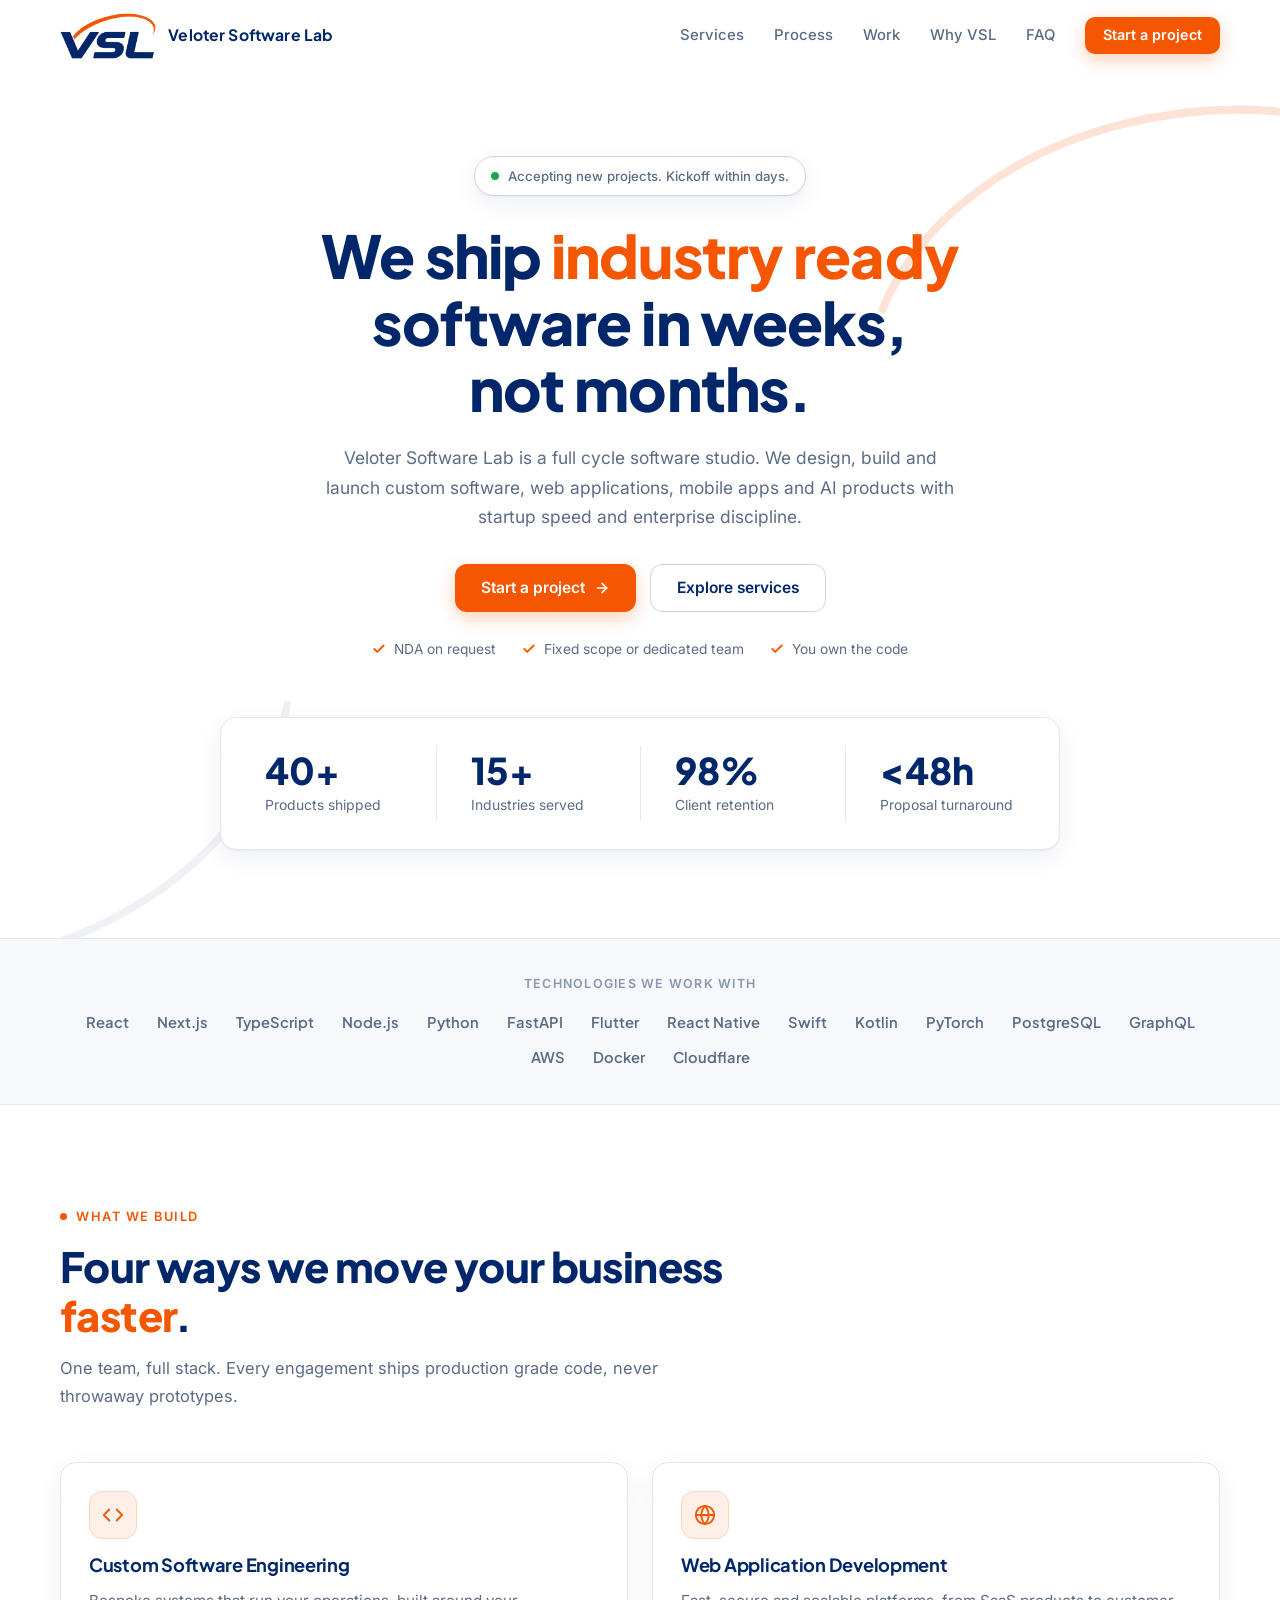
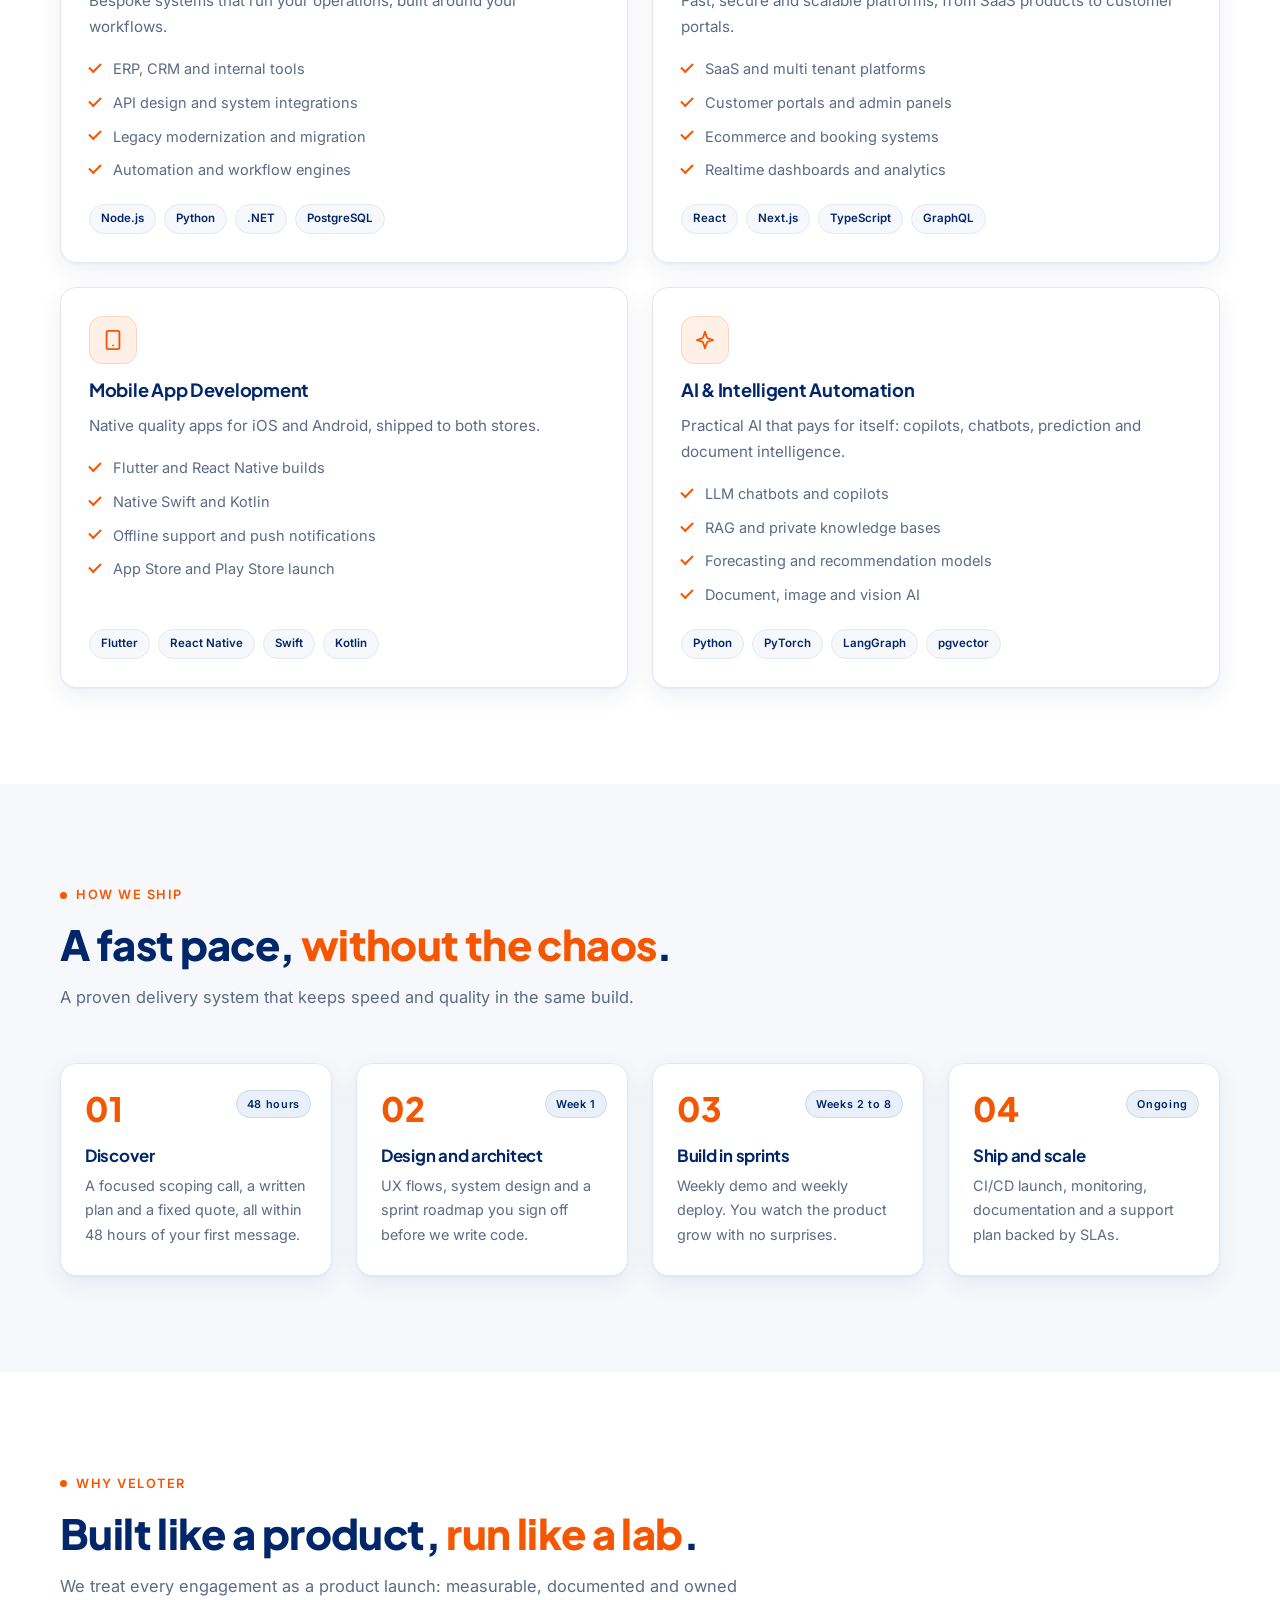
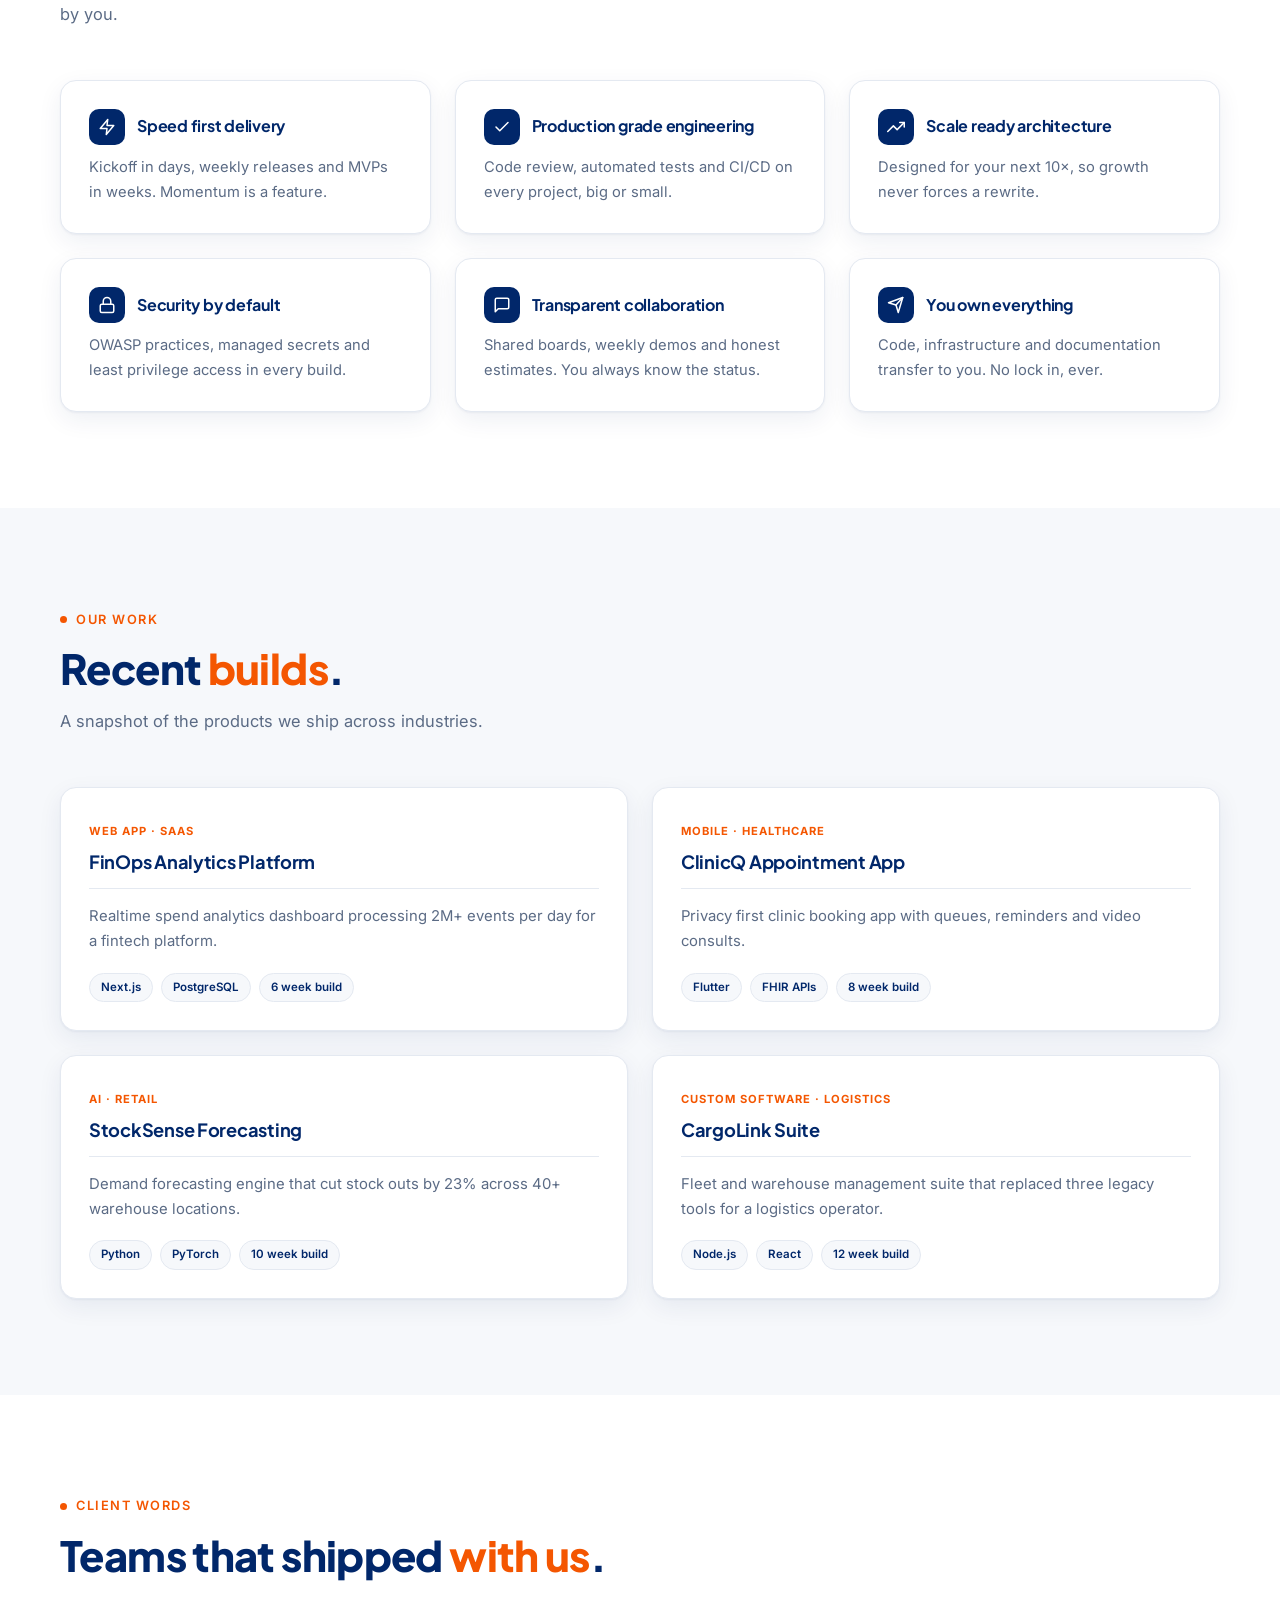
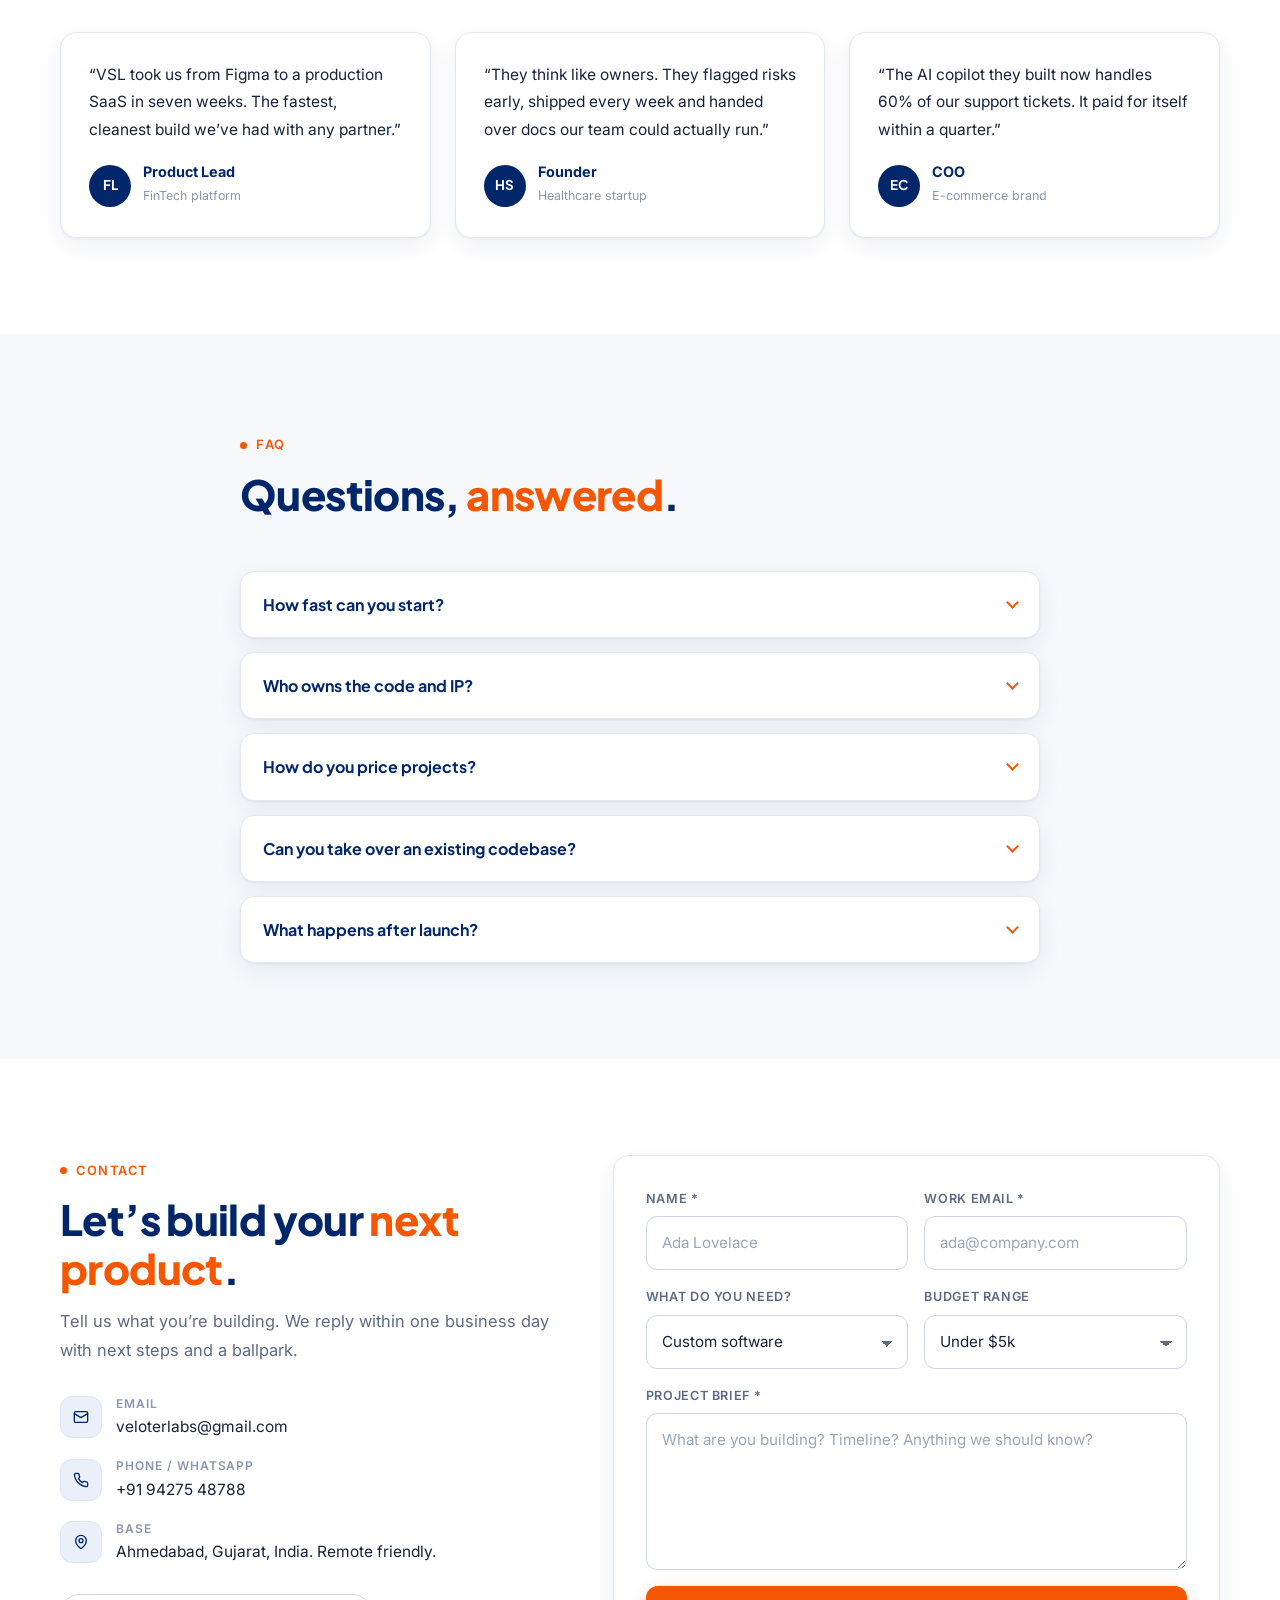
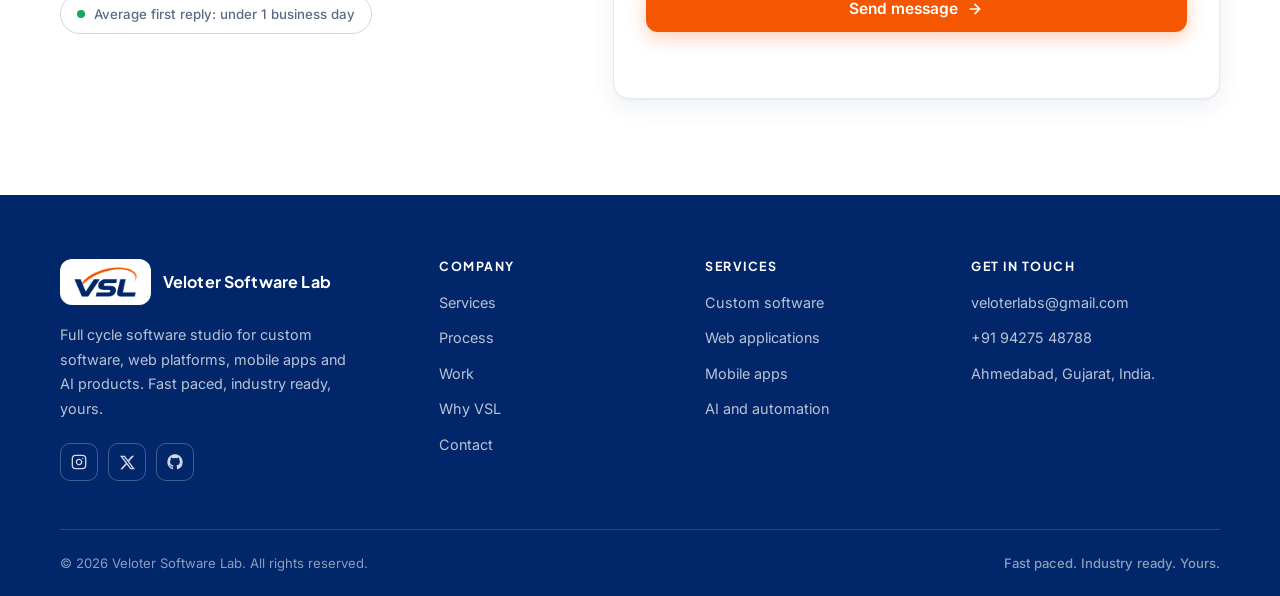
==== commit 5b83e287: "Update official contact information, social links, and location" ====
--- a/index.html
+++ b/index.html
@@ -34,7 +34,14 @@
     "name": "Veloter Software Lab",
     "alternateName": "VSL",
     "url": "https://veloter.com/",
-    "email": "hello@veloter.com",
+    "email": "veloterlabs@gmail.com",
+    "telephone": "+91-9427548788",
+    "address": {
+      "@type": "PostalAddress",
+      "addressLocality": "Ahmedabad",
+      "addressRegion": "Gujarat",
+      "addressCountry": "IN"
+    },
     "description": "Full cycle software studio building custom software, web applications, mobile apps and AI products.",
     "knowsAbout": ["Custom Software Development", "Web Application Development", "Mobile App Development", "AI Solutions"]
   }
@@ -380,18 +387,17 @@
           <p class="section-sub">Tell us what you’re building. We reply within one business day with next steps and a ballpark.</p>
 
           <ul class="contact-rows">
-            <!-- EDIT: replace with your real contact details -->
             <li>
               <span class="contact-ic" aria-hidden="true"><svg width="16" height="16" viewBox="0 0 24 24" fill="none" stroke="currentColor" stroke-width="2" stroke-linecap="round" stroke-linejoin="round"><rect x="2" y="4" width="20" height="16" rx="2"/><path d="m22 7-10 6L2 7"/></svg></span>
-              <span><strong>Email</strong><a href="mailto:hello@veloter.com">hello@veloter.com</a></span>
+              <span><strong>Email</strong><a href="mailto:veloterlabs@gmail.com">veloterlabs@gmail.com</a></span>
             </li>
             <li>
               <span class="contact-ic" aria-hidden="true"><svg width="16" height="16" viewBox="0 0 24 24" fill="none" stroke="currentColor" stroke-width="2" stroke-linecap="round" stroke-linejoin="round"><path d="M22 16.92v3a2 2 0 0 1-2.18 2 19.79 19.79 0 0 1-8.63-3.07 19.5 19.5 0 0 1-6-6 19.79 19.79 0 0 1-3.07-8.67A2 2 0 0 1 4.11 2h3a2 2 0 0 1 2 1.72c.13.96.36 1.9.7 2.81a2 2 0 0 1-.45 2.11L8.09 9.91a16 16 0 0 0 6 6l1.27-1.27a2 2 0 0 1 2.11-.45c.91.34 1.85.57 2.81.7A2 2 0 0 1 22 16.92z"/></svg></span>
-              <span><strong>Phone / WhatsApp</strong><a href="tel:+910000000000">+91 XXXXX XXXXX</a></span>
+              <span><strong>Phone / WhatsApp</strong><a href="tel:+919427548788">+91 94275 48788</a></span>
             </li>
             <li>
               <span class="contact-ic" aria-hidden="true"><svg width="16" height="16" viewBox="0 0 24 24" fill="none" stroke="currentColor" stroke-width="2" stroke-linecap="round" stroke-linejoin="round"><path d="M20 10c0 6-8 12-8 12s-8-6-8-12a8 8 0 0 1 16 0Z"/><circle cx="12" cy="10" r="3"/></svg></span>
-              <span><strong>Base</strong><span>Bengaluru, India. Remote friendly.</span></span>
+              <span><strong>Base</strong><span>Ahmedabad, Gujarat, India. Remote friendly.</span></span>
             </li>
           </ul>
 
@@ -458,10 +464,9 @@
         </a>
         <p class="footer-blurb">Full cycle software studio for custom software, web platforms, mobile apps and AI products. Fast paced, industry ready, yours.</p>
         <div class="socials">
-          <!-- EDIT: add your real profile URLs -->
-          <a href="#" aria-label="LinkedIn"><svg width="16" height="16" viewBox="0 0 24 24" fill="currentColor" aria-hidden="true"><path d="M20.45 20.45h-3.55v-5.57c0-1.33-.03-3.04-1.85-3.04-1.86 0-2.14 1.45-2.14 2.94v5.67H9.36V9h3.41v1.56h.05c.47-.9 1.63-1.85 3.36-1.85 3.6 0 4.27 2.37 4.27 5.46v6.28zM5.34 7.43a2.06 2.06 0 1 1 0-4.12 2.06 2.06 0 0 1 0 4.12zM7.12 20.45H3.55V9h3.57v11.45z"/></svg></a>
-          <a href="#" aria-label="GitHub"><svg width="16" height="16" viewBox="0 0 24 24" fill="currentColor" aria-hidden="true"><path d="M12 .5C5.65.5.5 5.65.5 12c0 5.08 3.29 9.39 7.86 10.91.58.11.79-.25.79-.55 0-.27-.01-1.17-.02-2.12-3.2.7-3.88-1.36-3.88-1.36-.52-1.33-1.28-1.68-1.28-1.68-1.04-.71.08-.7.08-.7 1.15.08 1.76 1.19 1.76 1.19 1.03 1.75 2.69 1.25 3.34.95.1-.74.4-1.25.72-1.53-2.55-.29-5.24-1.28-5.24-5.69 0-1.26.45-2.28 1.19-3.09-.12-.29-.52-1.46.11-3.05 0 0 .97-.31 3.17 1.18a11 11 0 0 1 5.78 0c2.2-1.49 3.16-1.18 3.16-1.18.63 1.59.24 2.76.12 3.05.74.81 1.19 1.83 1.19 3.09 0 4.42-2.7 5.39-5.26 5.68.41.35.77 1.05.77 2.12 0 1.53-.01 2.76-.01 3.14 0 .3.2.67.8.55A11.51 11.51 0 0 0 23.5 12C23.5 5.65 18.35.5 12 .5z"/></svg></a>
-          <a href="#" aria-label="X (Twitter)"><svg width="15" height="15" viewBox="0 0 24 24" fill="currentColor" aria-hidden="true"><path d="M18.9 1.15h3.68l-8.04 9.19 9.46 12.51h-7.41l-5.8-7.58-6.64 7.58H.47l8.6-9.83L0 1.15h7.59l5.24 6.93 6.07-6.93zm-1.29 19.49h2.04L6.49 3.24H4.3l13.31 17.4z"/></svg></a>
+          <a href="https://www.instagram.com/veloterlabs/" target="_blank" rel="noopener noreferrer" aria-label="Instagram"><svg width="16" height="16" viewBox="0 0 24 24" fill="none" stroke="currentColor" stroke-width="2" stroke-linecap="round" stroke-linejoin="round" aria-hidden="true"><rect width="20" height="20" x="2" y="2" rx="5" ry="5"/><path d="M16 11.37A4 4 0 1 1 12.63 8 4 4 0 0 1 16 11.37z"/><line x1="17.5" x2="17.51" y1="6.5" y2="6.5"/></svg></a>
+          <a href="https://x.com/veloterlabs" target="_blank" rel="noopener noreferrer" aria-label="X (Twitter)"><svg width="15" height="15" viewBox="0 0 24 24" fill="currentColor" aria-hidden="true"><path d="M18.9 1.15h3.68l-8.04 9.19 9.46 12.51h-7.41l-5.8-7.58-6.64 7.58H.47l8.6-9.83L0 1.15h7.59l5.24 6.93 6.07-6.93zm-1.29 19.49h2.04L6.49 3.24H4.3l13.31 17.4z"/></svg></a>
+          <a href="https://github.com/veloter" target="_blank" rel="noopener noreferrer" aria-label="GitHub"><svg width="16" height="16" viewBox="0 0 24 24" fill="currentColor" aria-hidden="true"><path d="M12 .5C5.65.5.5 5.65.5 12c0 5.08 3.29 9.39 7.86 10.91.58.11.79-.25.79-.55 0-.27-.01-1.17-.02-2.12-3.2.7-3.88-1.36-3.88-1.36-.52-1.33-1.28-1.68-1.28-1.68-1.04-.71.08-.7.08-.7 1.15.08 1.76 1.19 1.76 1.19 1.03 1.75 2.69 1.25 3.34.95.1-.74.4-1.25.72-1.53-2.55-.29-5.24-1.28-5.24-5.69 0-1.26.45-2.28 1.19-3.09-.12-.29-.52-1.46.11-3.05 0 0 .97-.31 3.17 1.18a11 11 0 0 1 5.78 0c2.2-1.49 3.16-1.18 3.16-1.18.63 1.59.24 2.76.12 3.05.74.81 1.19 1.83 1.19 3.09 0 4.42-2.7 5.39-5.26 5.68.41.35.77 1.05.77 2.12 0 1.53-.01 2.76-.01 3.14 0 .3.2.67.8.55A11.51 11.51 0 0 0 23.5 12C23.5 5.65 18.35.5 12 .5z"/></svg></a>
         </div>
       </div>
 
@@ -484,9 +489,9 @@
 
       <div class="footer-col">
         <h4>Get in touch</h4>
-        <a href="mailto:hello@veloter.com">hello@veloter.com</a>
-        <a href="tel:+910000000000">+91 XXXXX XXXXX</a>
-        <span>Bengaluru, India. Remote friendly.</span>
+        <a href="mailto:veloterlabs@gmail.com">veloterlabs@gmail.com</a>
+        <a href="tel:+919427548788">+91 94275 48788</a>
+        <span>Ahmedabad, Gujarat, India.</span>
       </div>
     </div>
 
